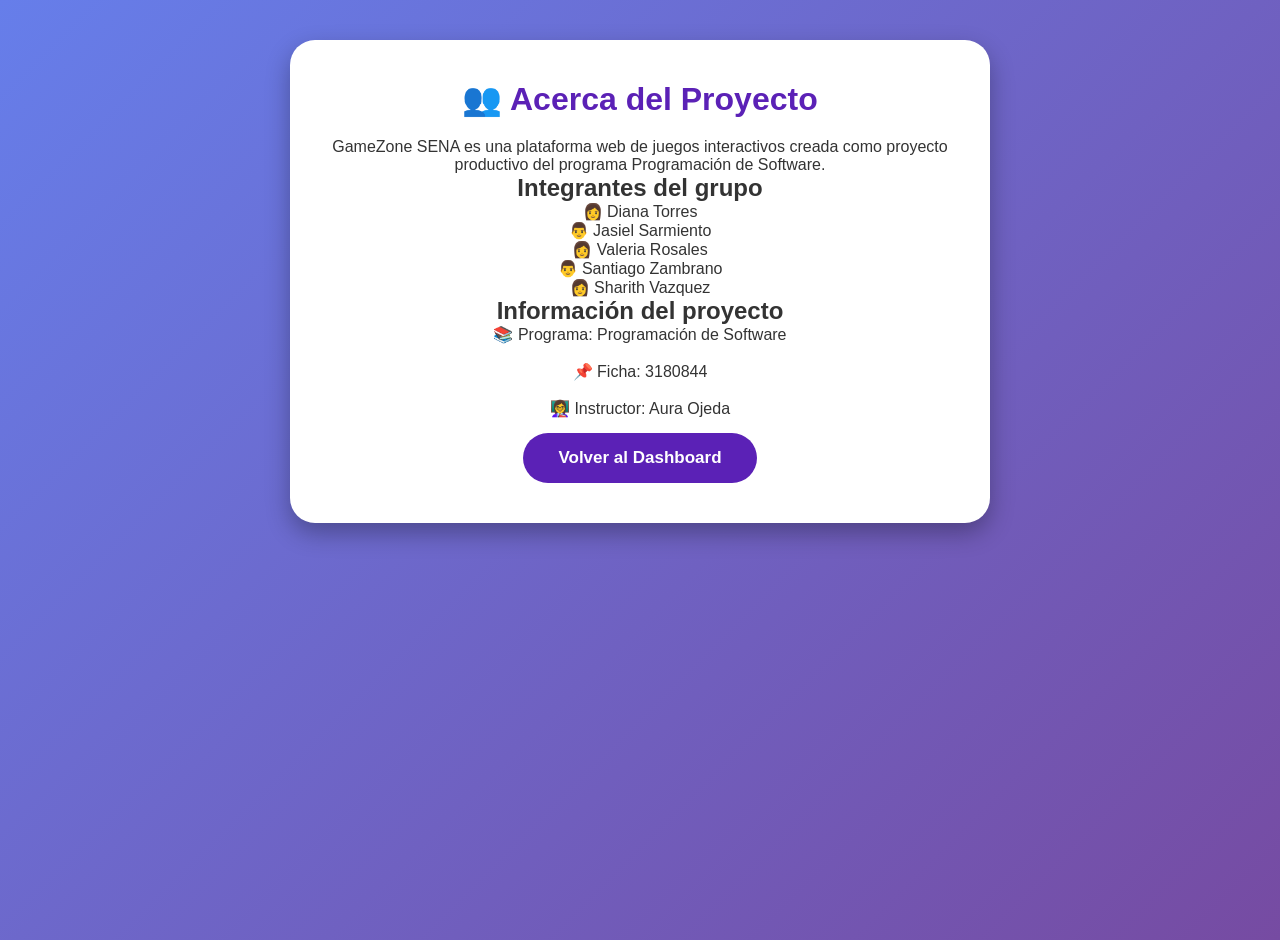
==== acerca.html @ 146c24ee "Add files via upload" ====
<!DOCTYPE html>
<html lang="es">

<head>

<meta charset="UTF-8">

<title>Acerca de - GameZone SENA</title>

<link rel="stylesheet" href="style.css">

</head>


<body>


<div class="juego-pagina">


<h1>
👥 Acerca del Proyecto
</h1>



<p>

GameZone SENA es una plataforma web de juegos
interactivos creada como proyecto productivo del
programa Programación de Software.

</p>




<h2>
Integrantes del grupo
</h2>



<p>

👩 Diana Torres<br>

👨 Jasiel Sarmiento<br>

👩 Valeria Rosales<br>

👨 Santiago Zambrano<br>

👩 Sharith Vazquez

</p>





<h2>
Información del proyecto
</h2>



<p>

📚 Programa:
Programación de Software

<br><br>

📌 Ficha:
3180844

<br><br>

👩‍🏫 Instructor:
Aura Ojeda

</p>





<a href="dashboard.html">

<button>

Volver al Dashboard

</button>

</a>



</div>



</body>

</html>
---- style.css ----
*{

margin:0;
padding:0;
box-sizing:border-box;
font-family:Arial, sans-serif;

}



body{

background:linear-gradient(135deg,#667eea,#764ba2);

min-height:100vh;

}





/* LOGIN */


.login{

background:white;

width:400px;

max-width:90%;

padding:40px;

border-radius:25px;

text-align:center;

margin:100px auto;

box-shadow:0 10px 25px rgba(0,0,0,.3);

}



.login h1{

color:#5b21b6;

font-size:35px;

margin-bottom:20px;

}



.login h2{

margin-bottom:15px;

color:#333;

}



.login p{

color:#555;

margin-bottom:20px;

}




.login input{

width:90%;

padding:15px;

margin:10px;

border-radius:10px;

border:1px solid #ccc;

font-size:16px;

}




button{

padding:15px 35px;

border:none;

border-radius:30px;

background:#5b21b6;

color:white;

font-size:17px;

font-weight:bold;

cursor:pointer;

margin-top:15px;

}



button:hover{

background:#7c3aed;

transform:scale(1.05);

}




#error{

color:red;

font-weight:bold;

margin-top:15px;

}






/* MENU GENERAL */


header{

padding:25px 60px;

}



nav{

display:flex;

justify-content:space-between;

align-items:center;

}



nav h2{

color:white;

font-size:28px;

}



nav ul{

display:flex;

gap:30px;

list-style:none;

}



nav ul li a{

color:white;

text-decoration:none;

font-weight:bold;

}



nav ul li a:hover{

color:#ffd700;

}





/* DASHBOARD */


.dashboard{

padding:40px;

text-align:center;

}



.dashboard h1{

color:white;

font-size:45px;

}



.dashboard p{

color:white;

font-size:20px;

}




.juegos{

display:grid;

grid-template-columns:repeat(3,1fr);

gap:30px;

margin-top:40px;

}



.juego{

background:white;

color:#333;

padding:30px;

border-radius:25px;

box-shadow:0 10px 20px rgba(0,0,0,.2);

}



.juego h2{

font-size:60px;

}



.juego h3{

color:#5b21b6;

margin:15px;

font-size:25px;

}





/* PAGINAS DE JUEGOS */


.juego-pagina{

background:white;

color:#333;

width:700px;

max-width:90%;

margin:40px auto;

padding:40px;

border-radius:25px;

text-align:center;

box-shadow:0 10px 25px rgba(0,0,0,.3);

}



.juego-pagina h1{

color:#5b21b6;

margin-bottom:20px;

}





/* TRES EN RAYA */


#tablero-raya{

display:grid;

grid-template-columns:repeat(3,120px);

gap:10px;

justify-content:center;

margin:30px;

}



.casilla{

height:120px;

width:120px;

background:white;

border:4px solid #5b21b6;

font-size:70px;

color:#5b21b6;

display:flex;

justify-content:center;

align-items:center;

cursor:pointer;

border-radius:15px;

}




/* MEMORIA */


#memoria{

display:grid;

grid-template-columns:repeat(4,90px);

gap:15px;

justify-content:center;

margin:30px;

}



.memoria-carta{

height:90px;

width:90px;

background:#5b21b6;

color:white;

font-size:40px;

display:flex;

justify-content:center;

align-items:center;

border-radius:15px;

cursor:pointer;

}





footer{

background:#111;

color:white;

text-align:center;

padding:20px;

margin-top:40px;

}




@media(max-width:900px){


.juegos{

grid-template-columns:1fr;

}



nav{

flex-direction:column;

gap:20px;

}


}
/* CARTAS DE MEMORIA */

#memoria{

display:grid;

grid-template-columns:repeat(4,90px);

gap:15px;

justify-content:center;

margin:30px;

}



.memoria-carta{

width:90px;

height:90px;

background:#5b21b6;

color:white;

font-size:35px;

display:flex;

align-items:center;

justify-content:center;

border-radius:15px;

cursor:pointer;

}



.memoria-carta:hover{

transform:scale(1.05);

}
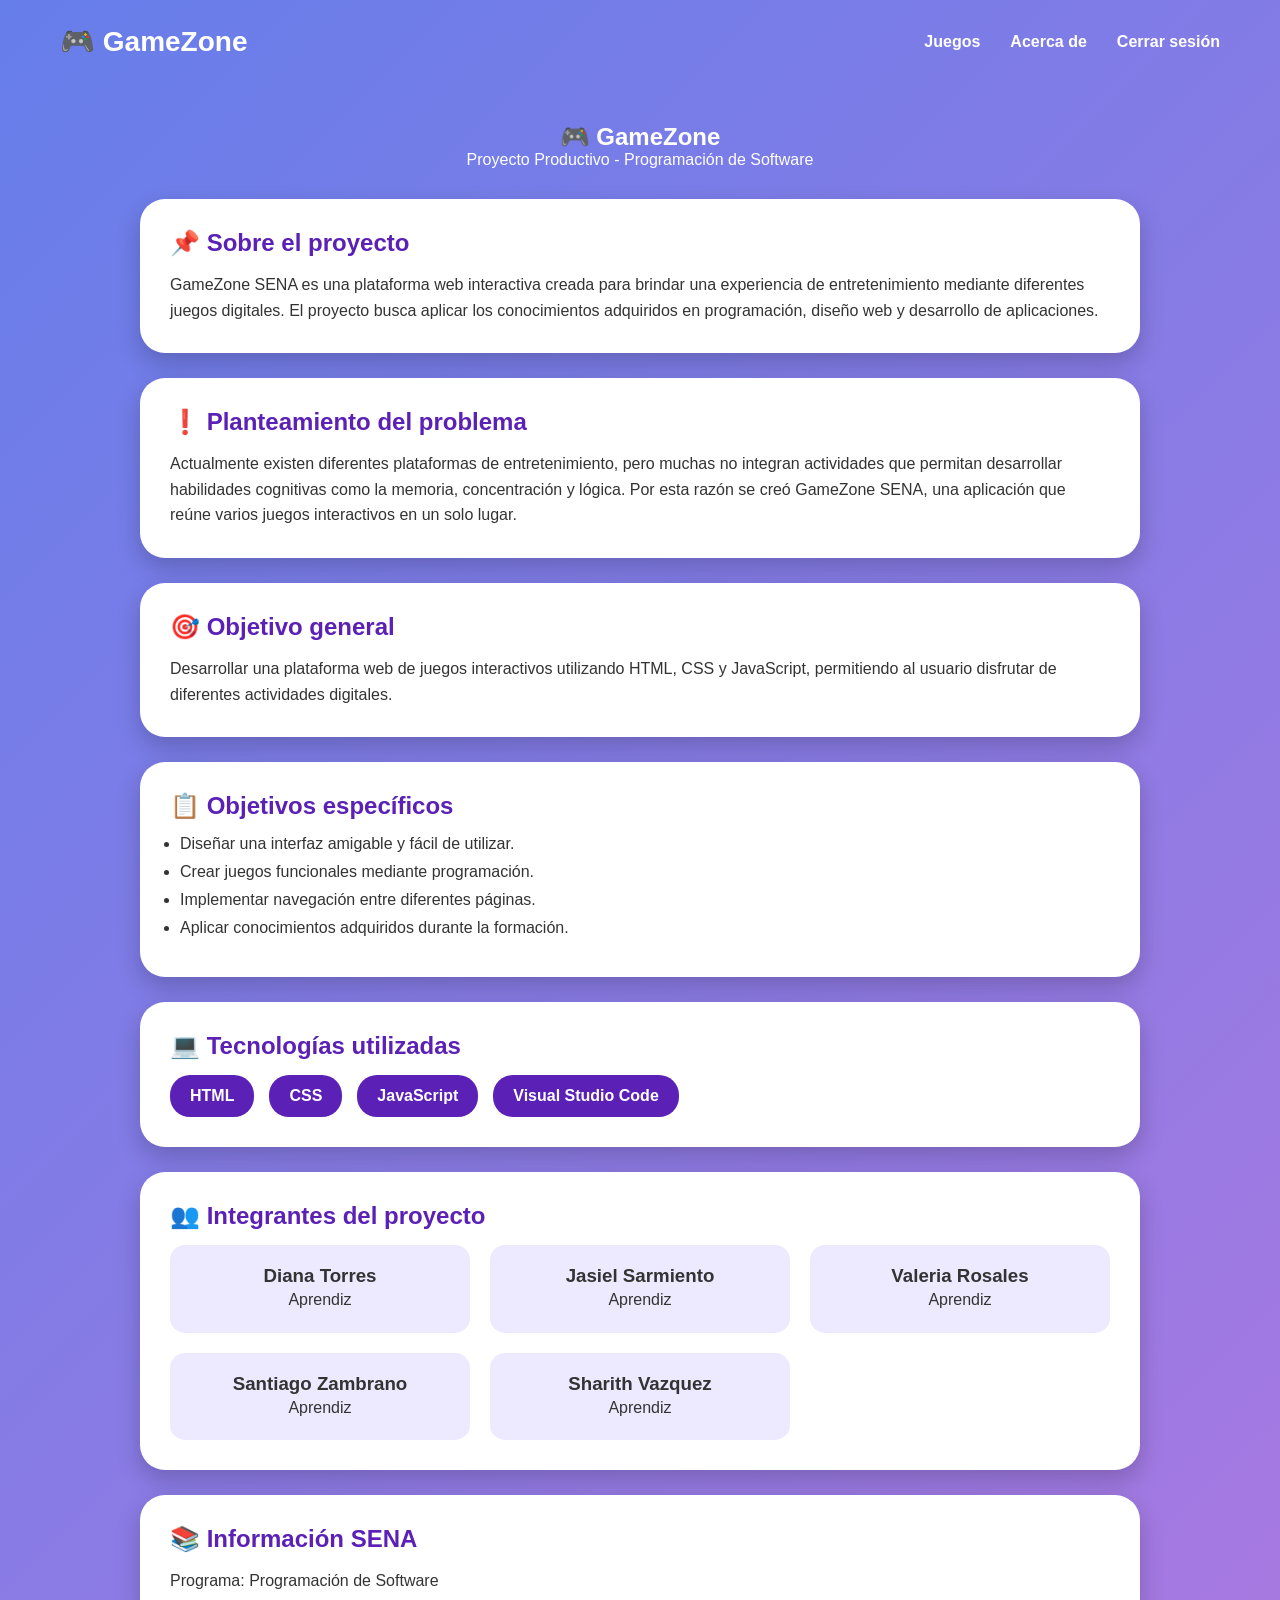
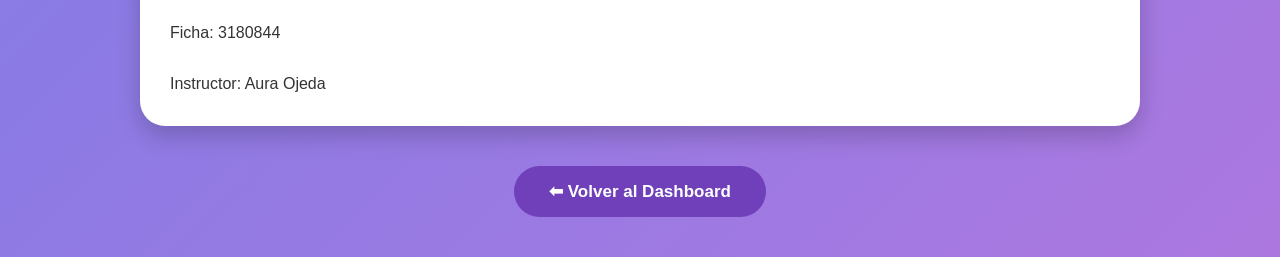
==== commit 4a7ab9d1: "Add files via upload" ====
--- a/acerca.html
+++ b/acerca.html
@@ -4,8 +4,9 @@
 <head>
 
 <meta charset="UTF-8">
-
-<title>Acerca de - GameZone SENA</title>
+<meta name="viewport" content="width=device-width, initial-scale=1.0">
+
+<title>Acerca de - GameZone </title>
 
 <link rel="stylesheet" href="style.css">
 
@@ -15,72 +16,272 @@
 <body>
 
 
-<div class="juego-pagina">
-
-
-<h1>
-👥 Acerca del Proyecto
-</h1>
-
-
-
-<p>
-
-GameZone SENA es una plataforma web de juegos
-interactivos creada como proyecto productivo del
-programa Programación de Software.
-
-</p>
-
-
-
-
-<h2>
-Integrantes del grupo
-</h2>
-
-
-
-<p>
-
-👩 Diana Torres<br>
-
-👨 Jasiel Sarmiento<br>
-
-👩 Valeria Rosales<br>
-
-👨 Santiago Zambrano<br>
-
-👩 Sharith Vazquez
-
-</p>
-
-
-
-
-
-<h2>
-Información del proyecto
-</h2>
-
-
-
-<p>
-
-📚 Programa:
-Programación de Software
+<header>
+
+<nav>
+
+<h2>🎮 GameZone </h2>
+
+
+<ul>
+
+<li>
+<a href="dashboard.html">Juegos</a>
+</li>
+
+<li>
+<a href="acerca.html">Acerca de</a>
+</li>
+
+<li>
+<a href="index.html">Cerrar sesión</a>
+</li>
+
+
+</ul>
+
+
+</nav>
+
+</header>
+
+
+
+
+
+<section class="acerca">
+
+
+<div class="titulo-acerca">
+
+<h1>🎮 GameZone </h1>
+
+<p>
+Proyecto Productivo - Programación de Software
+</p>
+
+</div>
+
+
+
+
+
+<div class="tarjeta">
+
+
+<h2>📌 Sobre el proyecto</h2>
+
+
+<p>
+
+GameZone SENA es una plataforma web interactiva creada para
+brindar una experiencia de entretenimiento mediante diferentes
+juegos digitales. El proyecto busca aplicar los conocimientos
+adquiridos en programación, diseño web y desarrollo de aplicaciones.
+
+</p>
+
+
+</div>
+
+
+
+
+
+
+
+<div class="tarjeta">
+
+
+<h2>❗ Planteamiento del problema</h2>
+
+
+<p>
+
+Actualmente existen diferentes plataformas de entretenimiento,
+pero muchas no integran actividades que permitan desarrollar
+habilidades cognitivas como la memoria, concentración y lógica.
+
+Por esta razón se creó GameZone SENA, una aplicación que reúne
+varios juegos interactivos en un solo lugar.
+
+</p>
+
+
+</div>
+
+
+
+
+
+
+
+<div class="tarjeta">
+
+
+<h2>🎯 Objetivo general</h2>
+
+
+<p>
+
+Desarrollar una plataforma web de juegos interactivos utilizando
+HTML, CSS y JavaScript, permitiendo al usuario disfrutar de
+diferentes actividades digitales.
+
+</p>
+
+
+</div>
+
+
+
+
+
+
+
+<div class="tarjeta">
+
+
+<h2>📋 Objetivos específicos</h2>
+
+
+<ul>
+
+<li>
+Diseñar una interfaz amigable y fácil de utilizar.
+</li>
+
+
+<li>
+Crear juegos funcionales mediante programación.
+</li>
+
+
+<li>
+Implementar navegación entre diferentes páginas.
+</li>
+
+
+<li>
+Aplicar conocimientos adquiridos durante la formación.
+</li>
+
+
+</ul>
+
+
+</div>
+
+
+
+
+
+
+
+<div class="tarjeta">
+
+
+<h2>💻 Tecnologías utilizadas</h2>
+
+
+<div class="tecnologias">
+
+
+<span>HTML</span>
+
+<span>CSS</span>
+
+<span>JavaScript</span>
+
+<span>Visual Studio Code</span>
+
+
+</div>
+
+
+</div>
+
+
+
+
+
+
+
+
+<div class="tarjeta">
+
+
+<h2>👥 Integrantes del proyecto</h2>
+
+
+
+<div class="integrantes">
+
+
+<div class="persona">
+<h3>Diana Torres</h3>
+<p>Aprendiz</p>
+</div>
+
+
+<div class="persona">
+<h3>Jasiel Sarmiento</h3>
+<p>Aprendiz</p>
+</div>
+
+
+<div class="persona">
+<h3>Valeria Rosales</h3>
+<p>Aprendiz</p>
+</div>
+
+
+<div class="persona">
+<h3>Santiago Zambrano</h3>
+<p>Aprendiz</p>
+</div>
+
+
+<div class="persona">
+<h3>Sharith Vazquez</h3>
+<p>Aprendiz</p>
+</div>
+
+
+</div>
+
+
+</div>
+
+
+
+
+
+
+
+<div class="tarjeta datos">
+
+
+<h2>📚 Información SENA</h2>
+
+
+<p>
+
+Programa: Programación de Software
 
 <br><br>
 
-📌 Ficha:
-3180844
+Ficha: 3180844
 
 <br><br>
 
-👩‍🏫 Instructor:
-Aura Ojeda
-
-</p>
+Instructor: Aura Ojeda
+
+</p>
+
+
+</div>
+
 
 
 
@@ -89,17 +290,15 @@
 <a href="dashboard.html">
 
 <button>
-
-Volver al Dashboard
-
+⬅ Volver al Dashboard
 </button>
 
 </a>
 
 
 
-</div>
-
+
+</section>
 
 
 </body>
--- a/style.css
+++ b/style.css
@@ -11,7 +11,7 @@
 
 body{
 
-background:linear-gradient(135deg,#667eea,#764ba2);
+background:linear-gradient(135deg,#667eea,#ac78e0);
 
 min-height:100vh;
 
@@ -48,477 +48,1086 @@
 
 .login h1{
 
+color:#7137ce;
+
+font-size:35px;
+
+margin-bottom:20px;
+
+}
+
+
+
+.login h2{
+
+margin-bottom:15px;
+
+color:#333;
+
+}
+
+
+
+.login p{
+
+color:#555;
+
+margin-bottom:20px;
+
+}
+
+
+
+
+.login input{
+
+width:90%;
+
+padding:15px;
+
+margin:10px;
+
+border-radius:10px;
+
+border:1px solid #ccc;
+
+font-size:16px;
+
+}
+
+
+
+
+button{
+
+padding:15px 35px;
+
+border:none;
+
+border-radius:30px;
+
+background:#6f40b9;
+
+color:white;
+
+font-size:17px;
+
+font-weight:bold;
+
+cursor:pointer;
+
+margin-top:15px;
+
+}
+
+
+
+button:hover{
+
+background:#7c3aed;
+
+transform:scale(1.05);
+
+}
+
+
+
+
+#error{
+
+color:red;
+
+font-weight:bold;
+
+margin-top:15px;
+
+}
+
+
+
+
+
+
+/* MENU GENERAL */
+
+
+header{
+
+padding:25px 60px;
+
+}
+
+
+
+nav{
+
+display:flex;
+
+justify-content:space-between;
+
+align-items:center;
+
+}
+
+
+
+nav h2{
+
+color:white;
+
+font-size:28px;
+
+}
+
+
+
+nav ul{
+
+display:flex;
+
+gap:30px;
+
+list-style:none;
+
+}
+
+
+
+nav ul li a{
+
+color:white;
+
+text-decoration:none;
+
+font-weight:bold;
+
+}
+
+
+
+nav ul li a:hover{
+
+color:#ffd700;
+
+}
+
+
+
+
+
+/* DASHBOARD */
+
+
+.dashboard{
+
+padding:40px;
+
+text-align:center;
+
+}
+
+
+
+.dashboard h1{
+
+color:white;
+
+font-size:45px;
+
+}
+
+
+
+.dashboard p{
+
+color:white;
+
+font-size:20px;
+
+}
+
+
+
+
+.juegos{
+
+display:grid;
+
+grid-template-columns:repeat(3,1fr);
+
+gap:30px;
+
+margin-top:40px;
+
+}
+
+
+
+.juego{
+
+background:white;
+
+color:#333;
+
+padding:30px;
+
+border-radius:25px;
+
+box-shadow:0 10px 20px rgba(0,0,0,.2);
+
+}
+
+
+
+.juego h2{
+
+font-size:60px;
+
+}
+
+
+
+.juego h3{
+
 color:#5b21b6;
 
+margin:15px;
+
+font-size:25px;
+
+}
+
+
+
+
+
+/* PAGINAS DE JUEGOS */
+
+
+.juego-pagina{
+
+background:white;
+
+color:#333;
+
+width:700px;
+
+max-width:90%;
+
+margin:40px auto;
+
+padding:40px;
+
+border-radius:25px;
+
+text-align:center;
+
+box-shadow:0 10px 25px rgba(0,0,0,.3);
+
+}
+
+
+
+.juego-pagina h1{
+
+color:#5b21b6;
+
+margin-bottom:20px;
+
+}
+
+
+
+
+
+/* TRES EN RAYA */
+
+
+#tablero-raya{
+
+display:grid;
+
+grid-template-columns:repeat(3,120px);
+
+gap:10px;
+
+justify-content:center;
+
+margin:30px;
+
+}
+
+
+
+.casilla{
+
+height:120px;
+
+width:120px;
+
+background:white;
+
+border:4px solid #5b21b6;
+
+font-size:70px;
+
+color:#5b21b6;
+
+display:flex;
+
+justify-content:center;
+
+align-items:center;
+
+cursor:pointer;
+
+border-radius:15px;
+
+}
+
+
+
+
+/* MEMORIA */
+
+
+#memoria{
+
+display:grid;
+
+grid-template-columns:repeat(4,90px);
+
+gap:15px;
+
+justify-content:center;
+
+margin:30px;
+
+}
+
+
+
+.memoria-carta{
+
+height:90px;
+
+width:90px;
+
+background:#5b21b6;
+
+color:white;
+
+font-size:40px;
+
+display:flex;
+
+justify-content:center;
+
+align-items:center;
+
+border-radius:15px;
+
+cursor:pointer;
+
+}
+
+
+
+
+
+footer{
+
+background:#111;
+
+color:white;
+
+text-align:center;
+
+padding:20px;
+
+margin-top:40px;
+
+}
+
+
+
+
+@media(max-width:900px){
+
+
+.juegos{
+
+grid-template-columns:1fr;
+
+}
+
+
+
+nav{
+
+flex-direction:column;
+
+gap:20px;
+
+}
+
+
+}
+/* CARTAS DE MEMORIA */
+
+#memoria{
+
+display:grid;
+
+grid-template-columns:repeat(4,90px);
+
+gap:15px;
+
+justify-content:center;
+
+margin:30px;
+
+}
+
+
+
+.memoria-carta{
+
+width:90px;
+
+height:90px;
+
+background:#5b21b6;
+
+color:white;
+
 font-size:35px;
 
-margin-bottom:20px;
-
-}
-
-
-
-.login h2{
-
-margin-bottom:15px;
-
-color:#333;
-
-}
-
-
-
-.login p{
-
-color:#555;
-
-margin-bottom:20px;
-
-}
-
-
-
-
-.login input{
-
-width:90%;
-
-padding:15px;
-
-margin:10px;
-
-border-radius:10px;
-
-border:1px solid #ccc;
-
-font-size:16px;
-
-}
-
-
-
-
-button{
-
-padding:15px 35px;
-
-border:none;
-
-border-radius:30px;
-
-background:#5b21b6;
-
-color:white;
-
-font-size:17px;
-
-font-weight:bold;
+display:flex;
+
+align-items:center;
+
+justify-content:center;
+
+border-radius:15px;
 
 cursor:pointer;
 
-margin-top:15px;
-
-}
-
-
-
-button:hover{
-
-background:#7c3aed;
+}
+
+
+
+.memoria-carta:hover{
 
 transform:scale(1.05);
 
 }
-
-
-
-
-#error{
-
-color:red;
-
-font-weight:bold;
-
-margin-top:15px;
-
-}
-
-
-
-
-
-
-/* MENU GENERAL */
-
-
-header{
-
-padding:25px 60px;
-
-}
-
-
-
-nav{
-
-display:flex;
-
-justify-content:space-between;
-
-align-items:center;
-
-}
-
-
-
-nav h2{
-
-color:white;
-
-font-size:28px;
-
-}
-
-
-
-nav ul{
-
-display:flex;
-
-gap:30px;
-
-list-style:none;
-
-}
-
-
-
-nav ul li a{
-
-color:white;
-
-text-decoration:none;
-
-font-weight:bold;
-
-}
-
-
-
-nav ul li a:hover{
-
-color:#ffd700;
-
-}
-
-
-
-
-
-/* DASHBOARD */
-
-
-.dashboard{
-
-padding:40px;
-
-text-align:center;
-
-}
-
-
-
-.dashboard h1{
-
-color:white;
-
-font-size:45px;
-
-}
-
-
-
-.dashboard p{
-
-color:white;
-
-font-size:20px;
-
-}
-
-
-
-
-.juegos{
-
-display:grid;
-
-grid-template-columns:repeat(3,1fr);
-
-gap:30px;
-
-margin-top:40px;
-
-}
-
-
-
-.juego{
-
-background:white;
-
-color:#333;
-
-padding:30px;
-
-border-radius:25px;
-
-box-shadow:0 10px 20px rgba(0,0,0,.2);
-
-}
-
-
-
-.juego h2{
-
-font-size:60px;
-
-}
-
-
-
-.juego h3{
-
-color:#5b21b6;
-
-margin:15px;
-
-font-size:25px;
-
-}
-
-
-
-
-
-/* PAGINAS DE JUEGOS */
-
-
-.juego-pagina{
-
-background:white;
-
-color:#333;
-
-width:700px;
-
-max-width:90%;
-
-margin:40px auto;
-
-padding:40px;
-
-border-radius:25px;
-
-text-align:center;
-
-box-shadow:0 10px 25px rgba(0,0,0,.3);
-
-}
-
-
-
-.juego-pagina h1{
-
-color:#5b21b6;
-
-margin-bottom:20px;
-
-}
-
-
-
-
-
-/* TRES EN RAYA */
-
-
-#tablero-raya{
-
-display:grid;
-
-grid-template-columns:repeat(3,120px);
-
-gap:10px;
-
-justify-content:center;
-
-margin:30px;
-
-}
-
-
-
-.casilla{
-
-height:120px;
-
-width:120px;
-
-background:white;
-
-border:4px solid #5b21b6;
-
-font-size:70px;
-
-color:#5b21b6;
-
-display:flex;
-
-justify-content:center;
-
-align-items:center;
-
-cursor:pointer;
-
-border-radius:15px;
-
-}
-
-
-
-
-/* MEMORIA */
-
-
-#memoria{
-
-display:grid;
-
-grid-template-columns:repeat(4,90px);
-
-gap:15px;
-
-justify-content:center;
-
-margin:30px;
-
-}
-
-
-
-.memoria-carta{
-
-height:90px;
-
-width:90px;
-
-background:#5b21b6;
-
-color:white;
-
-font-size:40px;
-
-display:flex;
-
-justify-content:center;
-
-align-items:center;
-
-border-radius:15px;
-
-cursor:pointer;
-
-}
-
-
-
-
-
-footer{
-
-background:#111;
-
-color:white;
-
-text-align:center;
-
-padding:20px;
-
-margin-top:40px;
-
-}
-
-
-
-
-@media(max-width:900px){
-
-
-.juegos{
-
-grid-template-columns:1fr;
-
-}
-
-
-
-nav{
-
-flex-direction:column;
-
-gap:20px;
-
-}
-
-
-}
-/* CARTAS DE MEMORIA */
-
-#memoria{
-
-display:grid;
-
-grid-template-columns:repeat(4,90px);
-
-gap:15px;
-
-justify-content:center;
-
-margin:30px;
-
-}
-
-
-
-.memoria-carta{
-
-width:90px;
-
-height:90px;
-
-background:#5b21b6;
-
-color:white;
-
-font-size:35px;
-
-display:flex;
-
-align-items:center;
-
-justify-content:center;
-
-border-radius:15px;
-
-cursor:pointer;
-
-}
-
-
-
-.memoria-carta:hover{
-
-transform:scale(1.05);
+/* ACERCA DE */
+
+.acerca{
+
+    width:90%;
+    
+    max-width:1000px;
+    
+    margin:40px auto;
+    
+    text-align:center;
+    
+    }
+    
+    
+    .titulo-acerca{
+    
+    color:white;
+    
+    margin-bottom:30px;
+    
+    }
+    
+    
+    .tarjeta{
+    
+    background:white;
+    
+    padding:30px;
+    
+    margin:25px 0;
+    
+    border-radius:25px;
+    
+    box-shadow:0 10px 25px rgba(0,0,0,.2);
+    
+    color:#333;
+    
+    text-align:left;
+    
+    }
+    
+    
+    
+    .tarjeta h2{
+    
+    color:#5b21b6;
+    
+    margin-bottom:15px;
+    
+    }
+    
+    
+    
+    .tarjeta p{
+    
+    line-height:1.6;
+    
+    }
+    
+    
+    
+    .tarjeta li{
+    
+    margin:10px;
+    
+    }
+    
+    
+    
+    
+    .tecnologias{
+    
+    display:flex;
+    
+    gap:15px;
+    
+    flex-wrap:wrap;
+    
+    }
+    
+    
+    
+    .tecnologias span{
+    
+    background:#5b21b6;
+    
+    color:white;
+    
+    padding:12px 20px;
+    
+    border-radius:20px;
+    
+    font-weight:bold;
+    
+    }
+    
+    
+    
+    
+    .integrantes{
+    
+    display:grid;
+    
+    grid-template-columns:repeat(3,1fr);
+    
+    gap:20px;
+    
+    }
+    
+    
+    
+    .persona{
+    
+    background:#ede9fe;
+    
+    padding:20px;
+    
+    border-radius:15px;
+    
+    text-align:center;
+    
+    }
+    
+    
+    
+    
+    @media(max-width:800px){
+    
+    .integrantes{
+    
+    grid-template-columns:1fr;
+    
+    }
+    
+    }
+
+    /* =====================================================
+   🎯 AHORCADO - MUÑECO BONITO
+   Agregar al FINAL de tu style.css
+   ===================================================== */
+
+/* CONTENEDOR DEL MUÑECO */
+.personaje {
+    position: relative;
+    width: 210px;
+    height: 350px;
+    margin: auto;
+}
+
+
+/* TODAS LAS PARTES COMIENZAN OCULTAS */
+.personaje .parte {
+    opacity: 0;
+    visibility: hidden;
+    transition: opacity 0.4s ease, transform 0.4s ease;
+}
+
+
+/* =====================================================
+   👧 CABEZA
+   ===================================================== */
+
+.personaje .cabeza {
+    position: absolute;
+
+    width: 105px;
+    height: 105px;
+
+    top: 20px;
+    left: 52px;
+
+    background: #ffd6b3;
+
+    border: 4px solid #7c3aed;
+
+    border-radius: 50%;
+
+    z-index: 5;
+
+    box-shadow: 0 8px 15px rgba(0,0,0,0.15);
+
+}
+
+
+/* CABELLO */
+
+.personaje .cabello {
+    position: absolute;
+
+    width: 115px;
+    height: 65px;
+
+    top: 15px;
+    left: 47px;
+
+    background: #4c1d95;
+
+    border-radius: 60px 60px 25px 25px;
+
+    z-index: 6;
+}
+
+
+/* MECHONES */
+
+.personaje .cabello::before {
+    content: "";
+
+    position: absolute;
+
+    width: 35px;
+    height: 65px;
+
+    left: -15px;
+    top: 25px;
+
+    background: #4c1d95;
+
+    border-radius: 50%;
+}
+
+
+.personaje .cabello::after {
+    content: "";
+
+    position: absolute;
+
+    width: 35px;
+    height: 65px;
+
+    right: -15px;
+    top: 25px;
+
+    background: #4c1d95;
+
+    border-radius: 50%;
+}
+
+
+/* =====================================================
+   👀 OJOS
+   ===================================================== */
+
+.personaje .ojo {
+    position: absolute;
+
+    width: 9px;
+    height: 13px;
+
+    top: 48px;
+
+    background: #312e81;
+
+    border-radius: 50%;
+}
+
+
+.personaje .ojo-izquierdo {
+    left: 27px;
+}
+
+
+.personaje .ojo-derecho {
+    right: 27px;
+}
+
+
+/* BOCA */
+
+.personaje .boca {
+    position: absolute;
+
+    width: 25px;
+    height: 12px;
+
+    left: 36px;
+    bottom: 25px;
+
+    border-bottom: 4px solid #be185d;
+
+    border-radius: 50%;
+}
+
+
+/* =====================================================
+   👕 CUERPO
+   ===================================================== */
+
+.personaje .cuerpo {
+    position: absolute;
+
+    width: 100px;
+    height: 120px;
+
+    top: 120px;
+    left: 55px;
+
+    background: linear-gradient(
+        135deg,
+        #a78bfa,
+        #6d28d9
+    );
+
+    border: 4px solid #5b21b6;
+
+    border-radius: 35px 35px 20px 20px;
+
+    z-index: 3;
+
+    box-shadow: 0 8px 15px rgba(0,0,0,0.12);
+}
+
+
+/* =====================================================
+   🫱 BRAZOS
+   ===================================================== */
+
+.personaje .brazo {
+    position: absolute;
+
+    width: 25px;
+    height: 100px;
+
+    top: 130px;
+
+    background: #ffd6b3;
+
+    border: 3px solid #7c3aed;
+
+    border-radius: 20px;
+
+    z-index: 2;
+}
+
+
+.personaje .brazo-izquierdo {
+    left: 35px;
+    transform: rotate(25deg);
+}
+
+
+.personaje .brazo-derecho {
+    right: 35px;
+    transform: rotate(-25deg);
+}
+
+
+/* =====================================================
+   🦵 PIERNAS
+   ===================================================== */
+
+.personaje .pierna {
+    position: absolute;
+
+    width: 28px;
+    height: 100px;
+
+    top: 225px;
+
+    background: #3730a3;
+
+    border: 3px solid #312e81;
+
+    border-radius: 20px;
+
+    z-index: 1;
+}
+
+
+.personaje .pierna-izquierda {
+    left: 70px;
+    transform: rotate(7deg);
+}
+
+
+.personaje .pierna-derecha {
+    right: 70px;
+    transform: rotate(-7deg);
+}
+
+
+/* =====================================================
+   👟 ZAPATOS
+   ===================================================== */
+
+.personaje .zapato {
+    position: absolute;
+
+    width: 50px;
+    height: 25px;
+
+    top: 310px;
+
+    background: #312e81;
+
+    border-radius: 25px;
+
+    z-index: 4;
+}
+
+
+.personaje .zapato-izquierdo {
+    left: 45px;
+}
+
+
+.personaje .zapato-derecho {
+    right: 45px;
+}
+
+
+/* =====================================================
+   ❌ ERROR 1
+   CABEZA
+   ===================================================== */
+
+.personaje.error1 .cabeza,
+.personaje.error1 .cabello {
+
+    opacity: 1;
+
+    visibility: visible;
+
+    animation: aparecerMuneco 0.5s ease;
+}
+
+
+/* =====================================================
+   ❌ ERROR 2
+   CUERPO
+   ===================================================== */
+
+.personaje.error2 .cabeza,
+.personaje.error2 .cabello,
+.personaje.error2 .cuerpo {
+
+    opacity: 1;
+
+    visibility: visible;
+}
+
+
+/* =====================================================
+   ❌ ERROR 3
+   BRAZO IZQUIERDO
+   ===================================================== */
+
+.personaje.error3 .cabeza,
+.personaje.error3 .cabello,
+.personaje.error3 .cuerpo,
+.personaje.error3 .brazo-izquierdo {
+
+    opacity: 1;
+
+    visibility: visible;
+}
+
+
+/* =====================================================
+   ❌ ERROR 4
+   BRAZO DERECHO
+   ===================================================== */
+
+.personaje.error4 .cabeza,
+.personaje.error4 .cabello,
+.personaje.error4 .cuerpo,
+.personaje.error4 .brazo-izquierdo,
+.personaje.error4 .brazo-derecho {
+
+    opacity: 1;
+
+    visibility: visible;
+}
+
+
+/* =====================================================
+   ❌ ERROR 5
+   PIERNA IZQUIERDA
+   ===================================================== */
+
+.personaje.error5 .cabeza,
+.personaje.error5 .cabello,
+.personaje.error5 .cuerpo,
+.personaje.error5 .brazo-izquierdo,
+.personaje.error5 .brazo-derecho,
+.personaje.error5 .pierna-izquierda {
+
+    opacity: 1;
+
+    visibility: visible;
+}
+
+
+/* =====================================================
+   ❌ ERROR 6
+   MUÑECO COMPLETO
+   ===================================================== */
+
+.personaje.error6 .cabeza,
+.personaje.error6 .cabello,
+.personaje.error6 .cuerpo,
+.personaje.error6 .brazo-izquierdo,
+.personaje.error6 .brazo-derecho,
+.personaje.error6 .pierna-izquierda,
+.personaje.error6 .pierna-derecha,
+.personaje.error6 .zapato-izquierdo,
+.personaje.error6 .zapato-derecho {
+
+    opacity: 1;
+
+    visibility: visible;
+}
+
+
+/* =====================================================
+   ✨ ANIMACIÓN CUANDO APARECE CADA PARTE
+   ===================================================== */
+
+@keyframes aparecerMuneco {
+
+    0% {
+        opacity: 0;
+        transform: scale(0.3) rotate(-10deg);
+    }
+
+    70% {
+        transform: scale(1.1) rotate(5deg);
+    }
+
+    100% {
+        opacity: 1;
+        transform: scale(1) rotate(0);
+    }
+
+}
+
+
+/* =====================================================
+   🎉 ANIMACIÓN AL GANAR
+   ===================================================== */
+
+.personaje.ganador {
+
+    animation: saltito 0.6s infinite alternate;
+
+}
+
+
+@keyframes saltito {
+
+    from {
+        transform: translateY(0) rotate(-2deg);
+    }
+
+    to {
+        transform: translateY(-15px) rotate(2deg);
+    }
+
+}
+
+
+/* =====================================================
+   😢 ANIMACIÓN AL PERDER
+   ===================================================== */
+
+.personaje.perdedor {
+
+    animation: triste 0.5s ease;
+
+}
+
+
+@keyframes triste {
+
+    0% {
+        transform: rotate(0);
+    }
+
+    25% {
+        transform: rotate(-8deg);
+    }
+
+    50% {
+        transform: rotate(8deg);
+    }
+
+    75% {
+        transform: rotate(-8deg);
+    }
+
+    100% {
+        transform: rotate(0);
+    }
+
+}
+
+
+/* =====================================================
+   📱 CELULAR
+   ===================================================== */
+
+@media (max-width: 600px) {
+
+    .personaje {
+        transform: scale(0.8);
+    }
 
 }
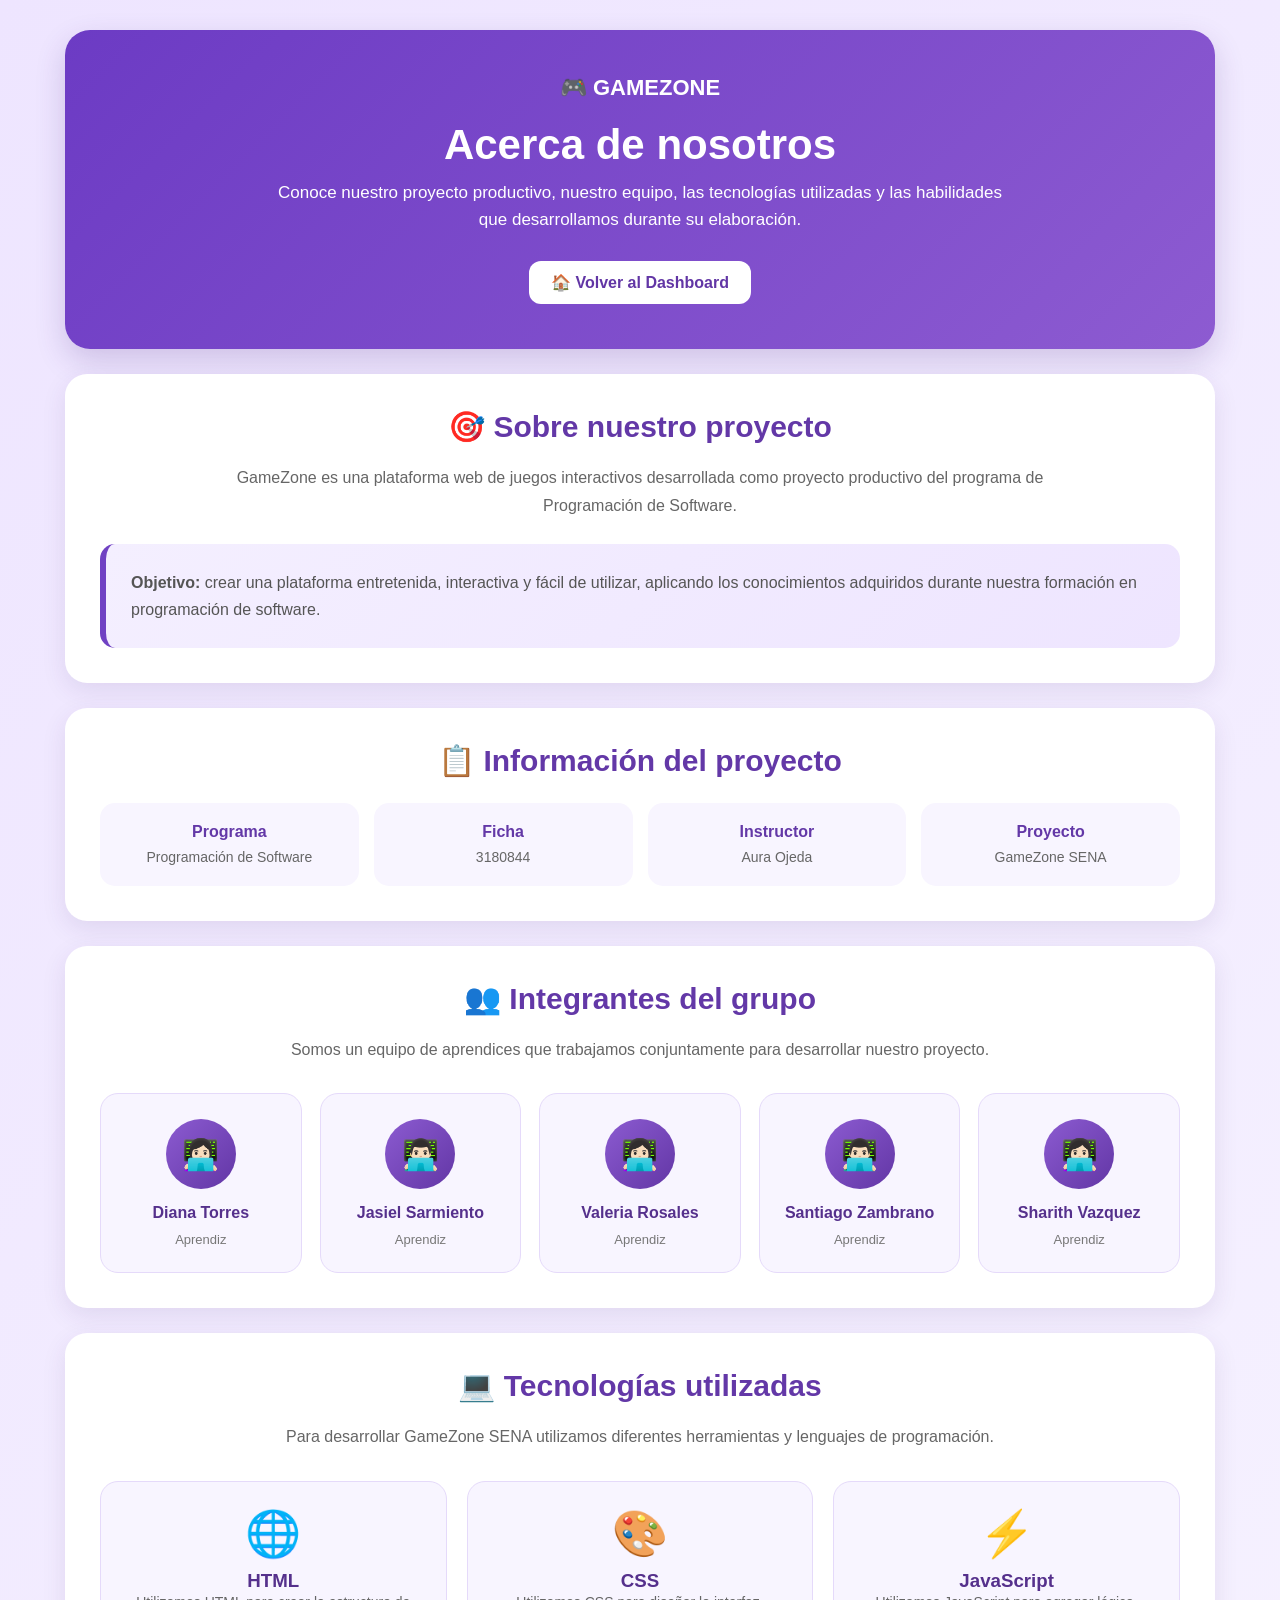
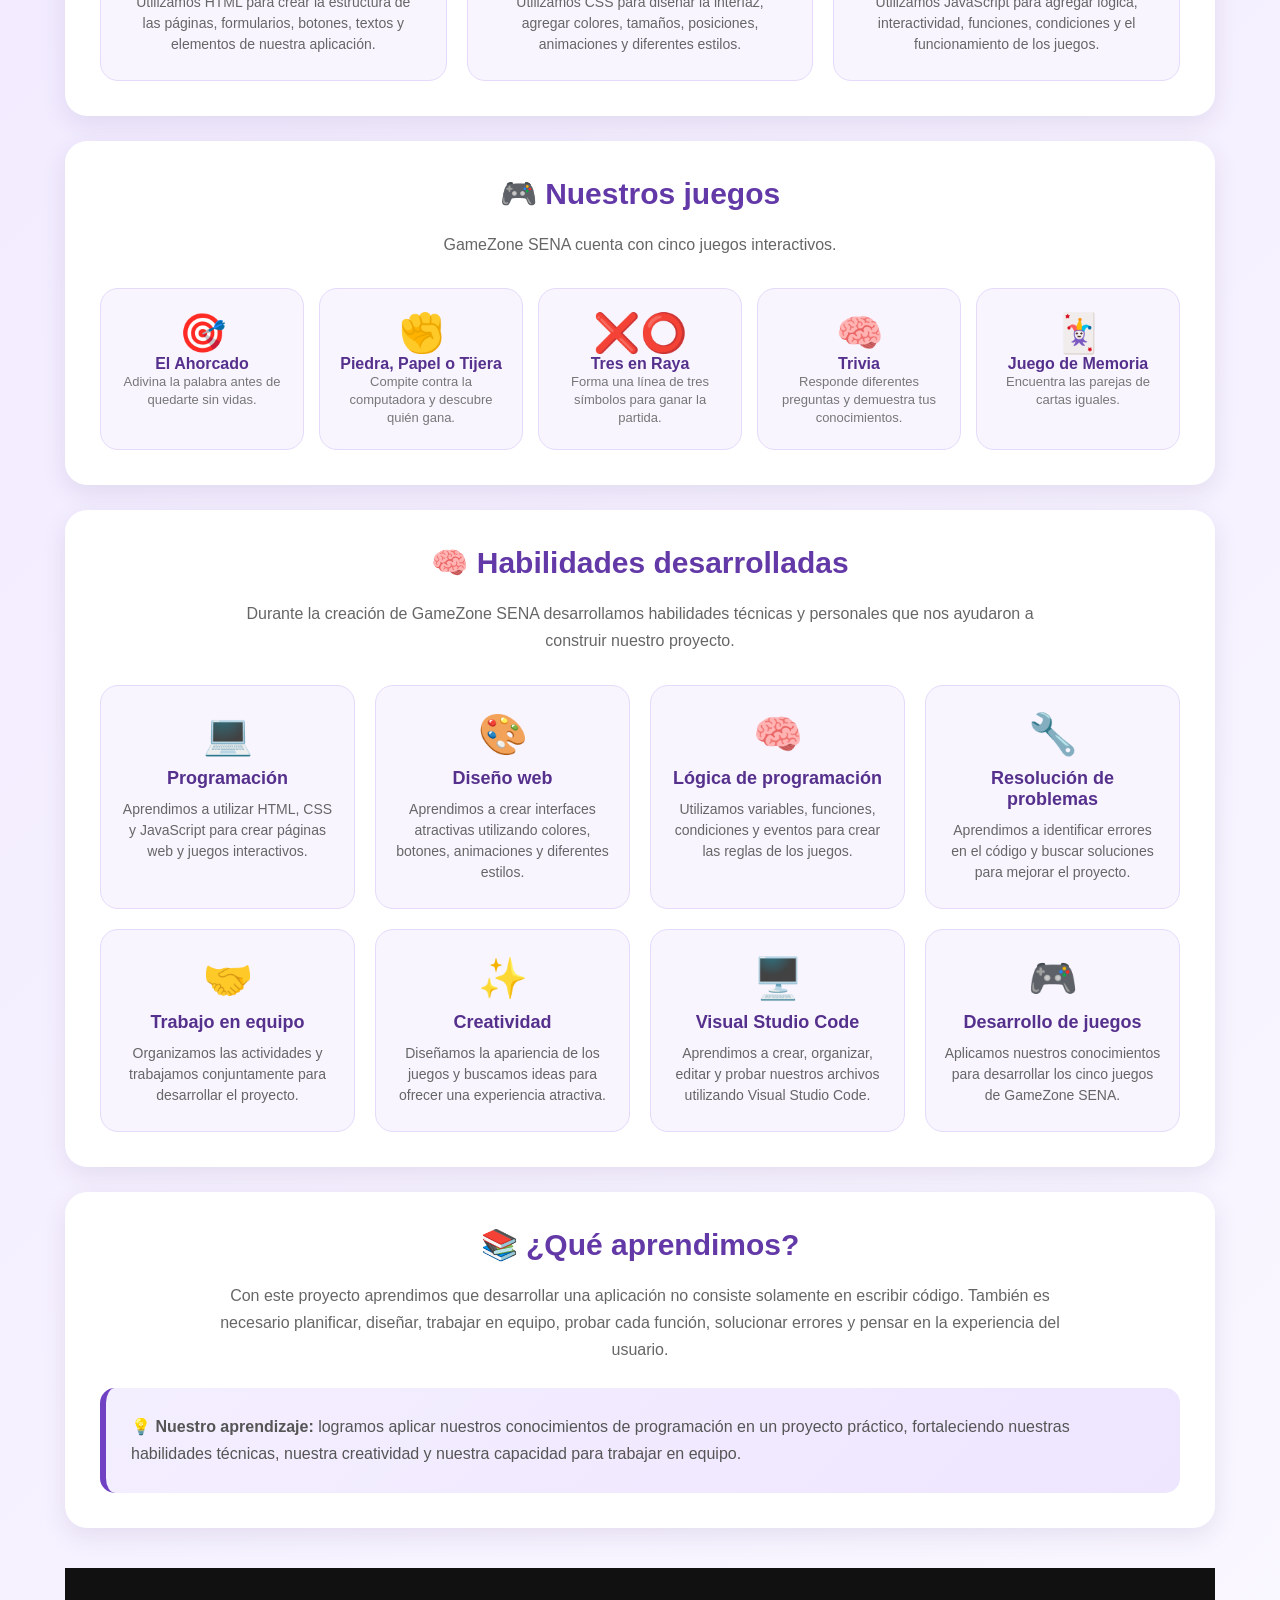
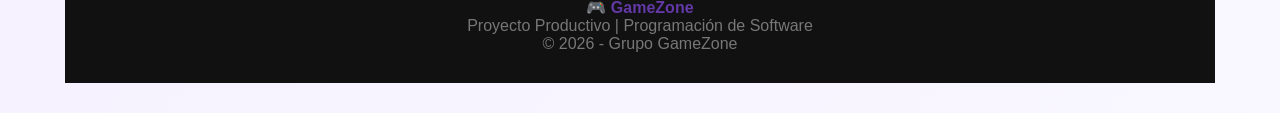
==== commit 698c4bad: "Add files via upload" ====
--- a/acerca.html
+++ b/acerca.html
@@ -1,306 +1,1034 @@
 <!DOCTYPE html>
 <html lang="es">
-
 <head>
-
-<meta charset="UTF-8">
-<meta name="viewport" content="width=device-width, initial-scale=1.0">
-
-<title>Acerca de - GameZone </title>
-
-<link rel="stylesheet" href="style.css">
-
+    <meta charset="UTF-8">
+    <meta name="viewport" content="width=device-width, initial-scale=1.0">
+
+    <title>Acerca de - GameZone </title>
+
+    <link rel="stylesheet" href="style.css">
+
+    <style>
+
+        /* =========================================
+           PÁGINA ACERCA DE - GAMEZONE 
+        ========================================= */
+
+        * {
+            box-sizing: border-box;
+        }
+
+        body {
+            margin: 0;
+            font-family: Arial, Helvetica, sans-serif;
+            background: linear-gradient(135deg, #eee5ff, #f9f7ff);
+            color: #29213d;
+        }
+
+        .acerca-container {
+            width: 92%;
+            max-width: 1150px;
+            margin: 30px auto;
+        }
+
+        /* =========================================
+           ENCABEZADO
+        ========================================= */
+
+        .acerca-header {
+            background: linear-gradient(135deg, #6c3bc4, #8d5bd1);
+            color: white;
+            padding: 45px 25px;
+            border-radius: 25px;
+            text-align: center;
+            box-shadow: 0 12px 30px rgba(75, 40, 130, .20);
+        }
+
+        .acerca-header .logo {
+            font-size: 22px;
+            font-weight: bold;
+            margin-bottom: 20px;
+        }
+
+        .acerca-header h1 {
+            font-size: 42px;
+            margin: 10px 0;
+        }
+
+        .acerca-header p {
+            font-size: 17px;
+            margin: 8px auto;
+            max-width: 750px;
+            line-height: 1.6;
+        }
+
+        /* =========================================
+           BOTÓN VOLVER
+        ========================================= */
+
+        .volver {
+            display: inline-block;
+            margin-top: 20px;
+            padding: 12px 22px;
+            background: white;
+            color: #6236a5;
+            text-decoration: none;
+            border-radius: 12px;
+            font-weight: bold;
+            transition: .3s;
+        }
+
+        .volver:hover {
+            transform: translateY(-3px);
+            box-shadow: 0 8px 15px rgba(0,0,0,.15);
+        }
+
+        /* =========================================
+           SECCIONES
+        ========================================= */
+
+        .seccion {
+            background: white;
+            margin-top: 25px;
+            padding: 35px;
+            border-radius: 22px;
+            box-shadow: 0 8px 25px rgba(70, 40, 110, .10);
+        }
+
+        .seccion h2 {
+            text-align: center;
+            color: #6338a7;
+            font-size: 30px;
+            margin-top: 0;
+            margin-bottom: 20px;
+        }
+
+        .seccion > p {
+            max-width: 850px;
+            margin: auto;
+            text-align: center;
+            line-height: 1.7;
+            color: #666;
+        }
+
+        /* =========================================
+           INTEGRANTES
+        ========================================= */
+
+        .integrantes {
+            display: grid;
+            grid-template-columns: repeat(5, 1fr);
+            gap: 18px;
+            margin-top: 30px;
+        }
+
+        .integrante {
+            background: #f8f5ff;
+            border: 1px solid #e5dafa;
+            border-radius: 18px;
+            padding: 25px 12px;
+            text-align: center;
+            transition: .3s;
+        }
+
+        .integrante:hover {
+            transform: translateY(-7px);
+            box-shadow: 0 10px 20px rgba(108,59,196,.15);
+        }
+
+        .integrante .avatar {
+            width: 70px;
+            height: 70px;
+            margin: auto auto 15px;
+            border-radius: 50%;
+            background: linear-gradient(135deg, #8c5bd1, #6236a5);
+            color: white;
+            display: flex;
+            align-items: center;
+            justify-content: center;
+            font-size: 30px;
+        }
+
+        .integrante h3 {
+            color: #55308c;
+            font-size: 16px;
+            margin: 10px 0;
+        }
+
+        .integrante p {
+            color: #777;
+            font-size: 13px;
+            margin: 0;
+        }
+
+        /* =========================================
+           TECNOLOGÍAS
+        ========================================= */
+
+        .tecnologias {
+            display: grid;
+            grid-template-columns: repeat(3, 1fr);
+            gap: 20px;
+            margin-top: 30px;
+        }
+
+        .tecnologia {
+            padding: 25px;
+            border-radius: 18px;
+            background: #f8f5ff;
+            text-align: center;
+            border: 1px solid #e5dafa;
+            transition: .3s;
+        }
+
+        .tecnologia:hover {
+            transform: translateY(-5px);
+        }
+
+        .tecnologia .icono {
+            font-size: 45px;
+            margin-bottom: 10px;
+        }
+
+        .tecnologia h3 {
+            color: #55308c;
+        }
+
+        .tecnologia p {
+            color: #666;
+            line-height: 1.5;
+            font-size: 14px;
+        }
+
+        /* =========================================
+           JUEGOS
+        ========================================= */
+
+        .juegos {
+            display: grid;
+            grid-template-columns: repeat(5, 1fr);
+            gap: 15px;
+            margin-top: 30px;
+        }
+
+        .juego-card {
+            background: #f8f5ff;
+            padding: 22px 12px;
+            text-align: center;
+            border-radius: 18px;
+            border: 1px solid #e5dafa;
+            transition: .3s;
+        }
+
+        .juego-card:hover {
+            transform: translateY(-6px);
+            background: #f1eaff;
+        }
+
+        .juego-card .emoji {
+            font-size: 38px;
+        }
+
+        .juego-card h3 {
+            color: #55308c;
+            font-size: 16px;
+        }
+
+        .juego-card p {
+            color: #777;
+            font-size: 13px;
+            line-height: 1.4;
+        }
+
+        /* =========================================
+           HABILIDADES
+        ========================================= */
+
+        .habilidades {
+            display: grid;
+            grid-template-columns: repeat(4, 1fr);
+            gap: 20px;
+            margin-top: 30px;
+        }
+
+        .habilidad {
+            background: #f8f5ff;
+            padding: 25px 18px;
+            border-radius: 18px;
+            border: 1px solid #e5dafa;
+            text-align: center;
+            transition: .3s;
+        }
+
+        .habilidad:hover {
+            transform: translateY(-7px);
+            box-shadow: 0 10px 20px rgba(108,59,196,.15);
+        }
+
+        .habilidad .icono {
+            font-size: 40px;
+            margin-bottom: 10px;
+        }
+
+        .habilidad h3 {
+            color: #55308c;
+            font-size: 18px;
+            margin-bottom: 10px;
+        }
+
+        .habilidad p {
+            color: #666;
+            line-height: 1.5;
+            font-size: 14px;
+        }
+
+        /* =========================================
+           OBJETIVO
+        ========================================= */
+
+        .objetivo-box {
+            background: linear-gradient(
+                135deg,
+                #f4efff,
+                #eee5ff
+            );
+
+            border-left: 6px solid #7042c3;
+
+            padding: 25px;
+
+            border-radius: 15px;
+
+            margin-top: 25px;
+        }
+
+        .objetivo-box p {
+            color: #555;
+            line-height: 1.7;
+            margin: 0;
+        }
+
+        /* =========================================
+           INFORMACIÓN DEL PROYECTO
+        ========================================= */
+
+        .datos-proyecto {
+            display: grid;
+            grid-template-columns: repeat(4, 1fr);
+            gap: 15px;
+            margin-top: 25px;
+        }
+
+        .dato {
+            text-align: center;
+            padding: 20px;
+            background: #f8f5ff;
+            border-radius: 15px;
+        }
+
+        .dato strong {
+            display: block;
+            color: #6338a7;
+            margin-bottom: 7px;
+        }
+
+        .dato span {
+            color: #666;
+            font-size: 14px;
+        }
+
+        /* =========================================
+           PIE DE PÁGINA
+        ========================================= */
+
+        .footer-acerca {
+            text-align: center;
+            padding: 30px 15px;
+            color: #777;
+        }
+
+        .footer-acerca strong {
+            color: #6338a7;
+        }
+
+        /* =========================================
+           RESPONSIVE
+        ========================================= */
+
+        @media (max-width: 1000px) {
+
+            .integrantes {
+                grid-template-columns: repeat(3, 1fr);
+            }
+
+            .juegos {
+                grid-template-columns: repeat(3, 1fr);
+            }
+
+            .habilidades {
+                grid-template-columns: repeat(2, 1fr);
+            }
+
+        }
+
+        @media (max-width: 700px) {
+
+            .acerca-header h1 {
+                font-size: 32px;
+            }
+
+            .integrantes {
+                grid-template-columns: repeat(2, 1fr);
+            }
+
+            .tecnologias {
+                grid-template-columns: 1fr;
+            }
+
+            .juegos {
+                grid-template-columns: repeat(2, 1fr);
+            }
+
+            .datos-proyecto {
+                grid-template-columns: repeat(2, 1fr);
+            }
+
+        }
+
+        @media (max-width: 450px) {
+
+            .acerca-container {
+                width: 95%;
+            }
+
+            .seccion {
+                padding: 22px 15px;
+            }
+
+            .integrantes,
+            .habilidades,
+            .juegos,
+            .datos-proyecto {
+                grid-template-columns: 1fr;
+            }
+
+        }
+
+    </style>
 </head>
 
-
 <body>
 
-
-<header>
-
-<nav>
-
-<h2>🎮 GameZone </h2>
-
-
-<ul>
-
-<li>
-<a href="dashboard.html">Juegos</a>
-</li>
-
-<li>
-<a href="acerca.html">Acerca de</a>
-</li>
-
-<li>
-<a href="index.html">Cerrar sesión</a>
-</li>
-
-
-</ul>
-
-
-</nav>
-
-</header>
-
-
-
-
-
-<section class="acerca">
-
-
-<div class="titulo-acerca">
-
-<h1>🎮 GameZone </h1>
-
-<p>
-Proyecto Productivo - Programación de Software
-</p>
+<div class="acerca-container">
+
+    <!-- =========================================
+         ENCABEZADO
+    ========================================== -->
+
+    <header class="acerca-header">
+
+        <div class="logo">
+            🎮 GAMEZONE 
+        </div>
+
+        <h1>Acerca de nosotros</h1>
+
+        <p>
+            Conoce nuestro proyecto productivo,
+            nuestro equipo, las tecnologías utilizadas
+            y las habilidades que desarrollamos durante
+            su elaboración.
+        </p>
+
+        <a
+            href="dashboard.html"
+            class="volver">
+            🏠 Volver al Dashboard
+        </a>
+
+    </header>
+
+
+    <!-- =========================================
+         SOBRE EL PROYECTO
+    ========================================== -->
+
+    <section class="seccion">
+
+        <h2>🎯 Sobre nuestro proyecto</h2>
+
+        <p>
+            GameZone  es una plataforma web de juegos
+            interactivos desarrollada como proyecto productivo
+            del programa de Programación de Software.
+        </p>
+
+        <div class="objetivo-box">
+
+            <p>
+                <strong>Objetivo:</strong>
+                crear una plataforma entretenida, interactiva
+                y fácil de utilizar, aplicando los conocimientos
+                adquiridos durante nuestra formación en
+                programación de software.
+            </p>
+
+        </div>
+
+    </section>
+
+
+    <!-- =========================================
+         INFORMACIÓN DEL PROYECTO
+    ========================================== -->
+
+    <section class="seccion">
+
+        <h2>📋 Información del proyecto</h2>
+
+        <div class="datos-proyecto">
+
+            <div class="dato">
+                <strong>Programa</strong>
+                <span>Programación de Software</span>
+            </div>
+
+            <div class="dato">
+                <strong>Ficha</strong>
+                <span>3180844</span>
+            </div>
+
+            <div class="dato">
+                <strong>Instructor</strong>
+                <span>Aura Ojeda</span>
+            </div>
+
+            <div class="dato">
+                <strong>Proyecto</strong>
+                <span>GameZone SENA</span>
+            </div>
+
+        </div>
+
+    </section>
+
+
+    <!-- =========================================
+         INTEGRANTES
+    ========================================== -->
+
+    <section class="seccion">
+
+        <h2>👥 Integrantes del grupo</h2>
+
+        <p>
+            Somos un equipo de aprendices que trabajamos
+            conjuntamente para desarrollar nuestro proyecto.
+        </p>
+
+        <div class="integrantes">
+
+            <div class="integrante">
+
+                <div class="avatar">
+                    👩🏻‍💻
+                </div>
+
+                <h3>
+                    Diana Torres
+                </h3>
+
+                <p>
+                    Aprendiz
+                </p>
+
+            </div>
+
+
+            <div class="integrante">
+
+                <div class="avatar">
+                    👨🏻‍💻
+                </div>
+
+                <h3>
+                    Jasiel Sarmiento
+                </h3>
+
+                <p>
+                    Aprendiz
+                </p>
+
+            </div>
+
+
+            <div class="integrante">
+
+                <div class="avatar">
+                    👩🏻‍💻
+                </div>
+
+                <h3>
+                    Valeria Rosales
+                </h3>
+
+                <p>
+                    Aprendiz
+                </p>
+
+            </div>
+
+
+            <div class="integrante">
+
+                <div class="avatar">
+                    👨🏻‍💻
+                </div>
+
+                <h3>
+                    Santiago Zambrano
+                </h3>
+
+                <p>
+                    Aprendiz
+                </p>
+
+            </div>
+
+
+            <div class="integrante">
+
+                <div class="avatar">
+                    👩🏻‍💻
+                </div>
+
+                <h3>
+                    Sharith Vazquez
+                </h3>
+
+                <p>
+                    Aprendiz
+                </p>
+
+            </div>
+
+        </div>
+
+    </section>
+
+
+    <!-- =========================================
+         TECNOLOGÍAS
+    ========================================== -->
+
+    <section class="seccion">
+
+        <h2>💻 Tecnologías utilizadas</h2>
+
+        <p>
+            Para desarrollar GameZone SENA utilizamos
+            diferentes herramientas y lenguajes de
+            programación.
+        </p>
+
+        <div class="tecnologias">
+
+            <div class="tecnologia">
+
+                <div class="icono">
+                    🌐
+                </div>
+
+                <h3>HTML</h3>
+
+                <p>
+                    Utilizamos HTML para crear la estructura
+                    de las páginas, formularios, botones,
+                    textos y elementos de nuestra aplicación.
+                </p>
+
+            </div>
+
+
+            <div class="tecnologia">
+
+                <div class="icono">
+                    🎨
+                </div>
+
+                <h3>CSS</h3>
+
+                <p>
+                    Utilizamos CSS para diseñar la interfaz,
+                    agregar colores, tamaños, posiciones,
+                    animaciones y diferentes estilos.
+                </p>
+
+            </div>
+
+
+            <div class="tecnologia">
+
+                <div class="icono">
+                    ⚡
+                </div>
+
+                <h3>JavaScript</h3>
+
+                <p>
+                    Utilizamos JavaScript para agregar lógica,
+                    interactividad, funciones, condiciones
+                    y el funcionamiento de los juegos.
+                </p>
+
+            </div>
+
+        </div>
+
+    </section>
+
+
+    <!-- =========================================
+         JUEGOS
+    ========================================== -->
+
+    <section class="seccion">
+
+        <h2>🎮 Nuestros juegos</h2>
+
+        <p>
+            GameZone SENA cuenta con cinco juegos
+            interactivos.
+        </p>
+
+        <div class="juegos">
+
+            <div class="juego-card">
+
+                <div class="emoji">
+                    🎯
+                </div>
+
+                <h3>El Ahorcado</h3>
+
+                <p>
+                    Adivina la palabra antes de
+                    quedarte sin vidas.
+                </p>
+
+            </div>
+
+
+            <div class="juego-card">
+
+                <div class="emoji">
+                    ✊
+                </div>
+
+                <h3>Piedra, Papel o Tijera</h3>
+
+                <p>
+                    Compite contra la computadora
+                    y descubre quién gana.
+                </p>
+
+            </div>
+
+
+            <div class="juego-card">
+
+                <div class="emoji">
+                    ❌⭕
+                </div>
+
+                <h3>Tres en Raya</h3>
+
+                <p>
+                    Forma una línea de tres símbolos
+                    para ganar la partida.
+                </p>
+
+            </div>
+
+
+            <div class="juego-card">
+
+                <div class="emoji">
+                    🧠
+                </div>
+
+                <h3>Trivia</h3>
+
+                <p>
+                    Responde diferentes preguntas
+                    y demuestra tus conocimientos.
+                </p>
+
+            </div>
+
+
+            <div class="juego-card">
+
+                <div class="emoji">
+                    🃏
+                </div>
+
+                <h3>Juego de Memoria</h3>
+
+                <p>
+                    Encuentra las parejas de cartas
+                    iguales.
+                </p>
+
+            </div>
+
+        </div>
+
+    </section>
+
+
+    <!-- =========================================
+         HABILIDADES DESARROLLADAS
+    ========================================== -->
+
+    <section class="seccion">
+
+        <h2>🧠 Habilidades desarrolladas</h2>
+
+        <p>
+            Durante la creación de GameZone SENA
+            desarrollamos habilidades técnicas y personales
+            que nos ayudaron a construir nuestro proyecto.
+        </p>
+
+        <div class="habilidades">
+
+            <!-- PROGRAMACIÓN -->
+
+            <div class="habilidad">
+
+                <div class="icono">
+                    💻
+                </div>
+
+                <h3>
+                    Programación
+                </h3>
+
+                <p>
+                    Aprendimos a utilizar HTML, CSS y
+                    JavaScript para crear páginas web
+                    y juegos interactivos.
+                </p>
+
+            </div>
+
+
+            <!-- DISEÑO -->
+
+            <div class="habilidad">
+
+                <div class="icono">
+                    🎨
+                </div>
+
+                <h3>
+                    Diseño web
+                </h3>
+
+                <p>
+                    Aprendimos a crear interfaces atractivas
+                    utilizando colores, botones, animaciones
+                    y diferentes estilos.
+                </p>
+
+            </div>
+
+
+            <!-- LÓGICA -->
+
+            <div class="habilidad">
+
+                <div class="icono">
+                    🧠
+                </div>
+
+                <h3>
+                    Lógica de programación
+                </h3>
+
+                <p>
+                    Utilizamos variables, funciones,
+                    condiciones y eventos para crear
+                    las reglas de los juegos.
+                </p>
+
+            </div>
+
+
+            <!-- RESOLUCIÓN -->
+
+            <div class="habilidad">
+
+                <div class="icono">
+                    🔧
+                </div>
+
+                <h3>
+                    Resolución de problemas
+                </h3>
+
+                <p>
+                    Aprendimos a identificar errores
+                    en el código y buscar soluciones
+                    para mejorar el proyecto.
+                </p>
+
+            </div>
+
+
+            <!-- TRABAJO EN EQUIPO -->
+
+            <div class="habilidad">
+
+                <div class="icono">
+                    🤝
+                </div>
+
+                <h3>
+                    Trabajo en equipo
+                </h3>
+
+                <p>
+                    Organizamos las actividades y
+                    trabajamos conjuntamente para
+                    desarrollar el proyecto.
+                </p>
+
+            </div>
+
+
+            <!-- CREATIVIDAD -->
+
+            <div class="habilidad">
+
+                <div class="icono">
+                    ✨
+                </div>
+
+                <h3>
+                    Creatividad
+                </h3>
+
+                <p>
+                    Diseñamos la apariencia de los juegos
+                    y buscamos ideas para ofrecer una
+                    experiencia atractiva.
+                </p>
+
+            </div>
+
+
+            <!-- VISUAL STUDIO -->
+
+            <div class="habilidad">
+
+                <div class="icono">
+                    🖥️
+                </div>
+
+                <h3>
+                    Visual Studio Code
+                </h3>
+
+                <p>
+                    Aprendimos a crear, organizar, editar
+                    y probar nuestros archivos utilizando
+                    Visual Studio Code.
+                </p>
+
+            </div>
+
+
+            <!-- DESARROLLO DE JUEGOS -->
+
+            <div class="habilidad">
+
+                <div class="icono">
+                    🎮
+                </div>
+
+                <h3>
+                    Desarrollo de juegos
+                </h3>
+
+                <p>
+                    Aplicamos nuestros conocimientos para
+                    desarrollar los cinco juegos de
+                    GameZone SENA.
+                </p>
+
+            </div>
+
+        </div>
+
+    </section>
+
+
+    <!-- =========================================
+         QUÉ APRENDIMOS
+    ========================================== -->
+
+    <section class="seccion">
+
+        <h2>📚 ¿Qué aprendimos?</h2>
+
+        <p>
+            Con este proyecto aprendimos que desarrollar
+            una aplicación no consiste solamente en escribir
+            código. También es necesario planificar, diseñar,
+            trabajar en equipo, probar cada función,
+            solucionar errores y pensar en la experiencia
+            del usuario.
+        </p>
+
+        <div class="objetivo-box">
+
+            <p>
+                <strong>💡 Nuestro aprendizaje:</strong>
+                logramos aplicar nuestros conocimientos
+                de programación en un proyecto práctico,
+                fortaleciendo nuestras habilidades técnicas,
+                nuestra creatividad y nuestra capacidad
+                para trabajar en equipo.
+            </p>
+
+        </div>
+
+    </section>
+
+
+    <!-- =========================================
+         FOOTER
+    ========================================== -->
+
+    <footer class="footer-acerca">
+
+        <strong>
+            🎮 GameZone 
+        </strong>
+
+        <p>
+            Proyecto Productivo | Programación de Software
+        </p>
+
+        <p>
+            © 2026 - Grupo GameZone
+        </p>
+
+    </footer>
 
 </div>
 
-
-
-
-
-<div class="tarjeta">
-
-
-<h2>📌 Sobre el proyecto</h2>
-
-
-<p>
-
-GameZone SENA es una plataforma web interactiva creada para
-brindar una experiencia de entretenimiento mediante diferentes
-juegos digitales. El proyecto busca aplicar los conocimientos
-adquiridos en programación, diseño web y desarrollo de aplicaciones.
-
-</p>
-
-
-</div>
-
-
-
-
-
-
-
-<div class="tarjeta">
-
-
-<h2>❗ Planteamiento del problema</h2>
-
-
-<p>
-
-Actualmente existen diferentes plataformas de entretenimiento,
-pero muchas no integran actividades que permitan desarrollar
-habilidades cognitivas como la memoria, concentración y lógica.
-
-Por esta razón se creó GameZone SENA, una aplicación que reúne
-varios juegos interactivos en un solo lugar.
-
-</p>
-
-
-</div>
-
-
-
-
-
-
-
-<div class="tarjeta">
-
-
-<h2>🎯 Objetivo general</h2>
-
-
-<p>
-
-Desarrollar una plataforma web de juegos interactivos utilizando
-HTML, CSS y JavaScript, permitiendo al usuario disfrutar de
-diferentes actividades digitales.
-
-</p>
-
-
-</div>
-
-
-
-
-
-
-
-<div class="tarjeta">
-
-
-<h2>📋 Objetivos específicos</h2>
-
-
-<ul>
-
-<li>
-Diseñar una interfaz amigable y fácil de utilizar.
-</li>
-
-
-<li>
-Crear juegos funcionales mediante programación.
-</li>
-
-
-<li>
-Implementar navegación entre diferentes páginas.
-</li>
-
-
-<li>
-Aplicar conocimientos adquiridos durante la formación.
-</li>
-
-
-</ul>
-
-
-</div>
-
-
-
-
-
-
-
-<div class="tarjeta">
-
-
-<h2>💻 Tecnologías utilizadas</h2>
-
-
-<div class="tecnologias">
-
-
-<span>HTML</span>
-
-<span>CSS</span>
-
-<span>JavaScript</span>
-
-<span>Visual Studio Code</span>
-
-
-</div>
-
-
-</div>
-
-
-
-
-
-
-
-
-<div class="tarjeta">
-
-
-<h2>👥 Integrantes del proyecto</h2>
-
-
-
-<div class="integrantes">
-
-
-<div class="persona">
-<h3>Diana Torres</h3>
-<p>Aprendiz</p>
-</div>
-
-
-<div class="persona">
-<h3>Jasiel Sarmiento</h3>
-<p>Aprendiz</p>
-</div>
-
-
-<div class="persona">
-<h3>Valeria Rosales</h3>
-<p>Aprendiz</p>
-</div>
-
-
-<div class="persona">
-<h3>Santiago Zambrano</h3>
-<p>Aprendiz</p>
-</div>
-
-
-<div class="persona">
-<h3>Sharith Vazquez</h3>
-<p>Aprendiz</p>
-</div>
-
-
-</div>
-
-
-</div>
-
-
-
-
-
-
-
-<div class="tarjeta datos">
-
-
-<h2>📚 Información SENA</h2>
-
-
-<p>
-
-Programa: Programación de Software
-
-<br><br>
-
-Ficha: 3180844
-
-<br><br>
-
-Instructor: Aura Ojeda
-
-</p>
-
-
-</div>
-
-
-
-
-
-
-<a href="dashboard.html">
-
-<button>
-⬅ Volver al Dashboard
-</button>
-
-</a>
-
-
-
-
-</section>
-
-
 </body>
-
 </html>
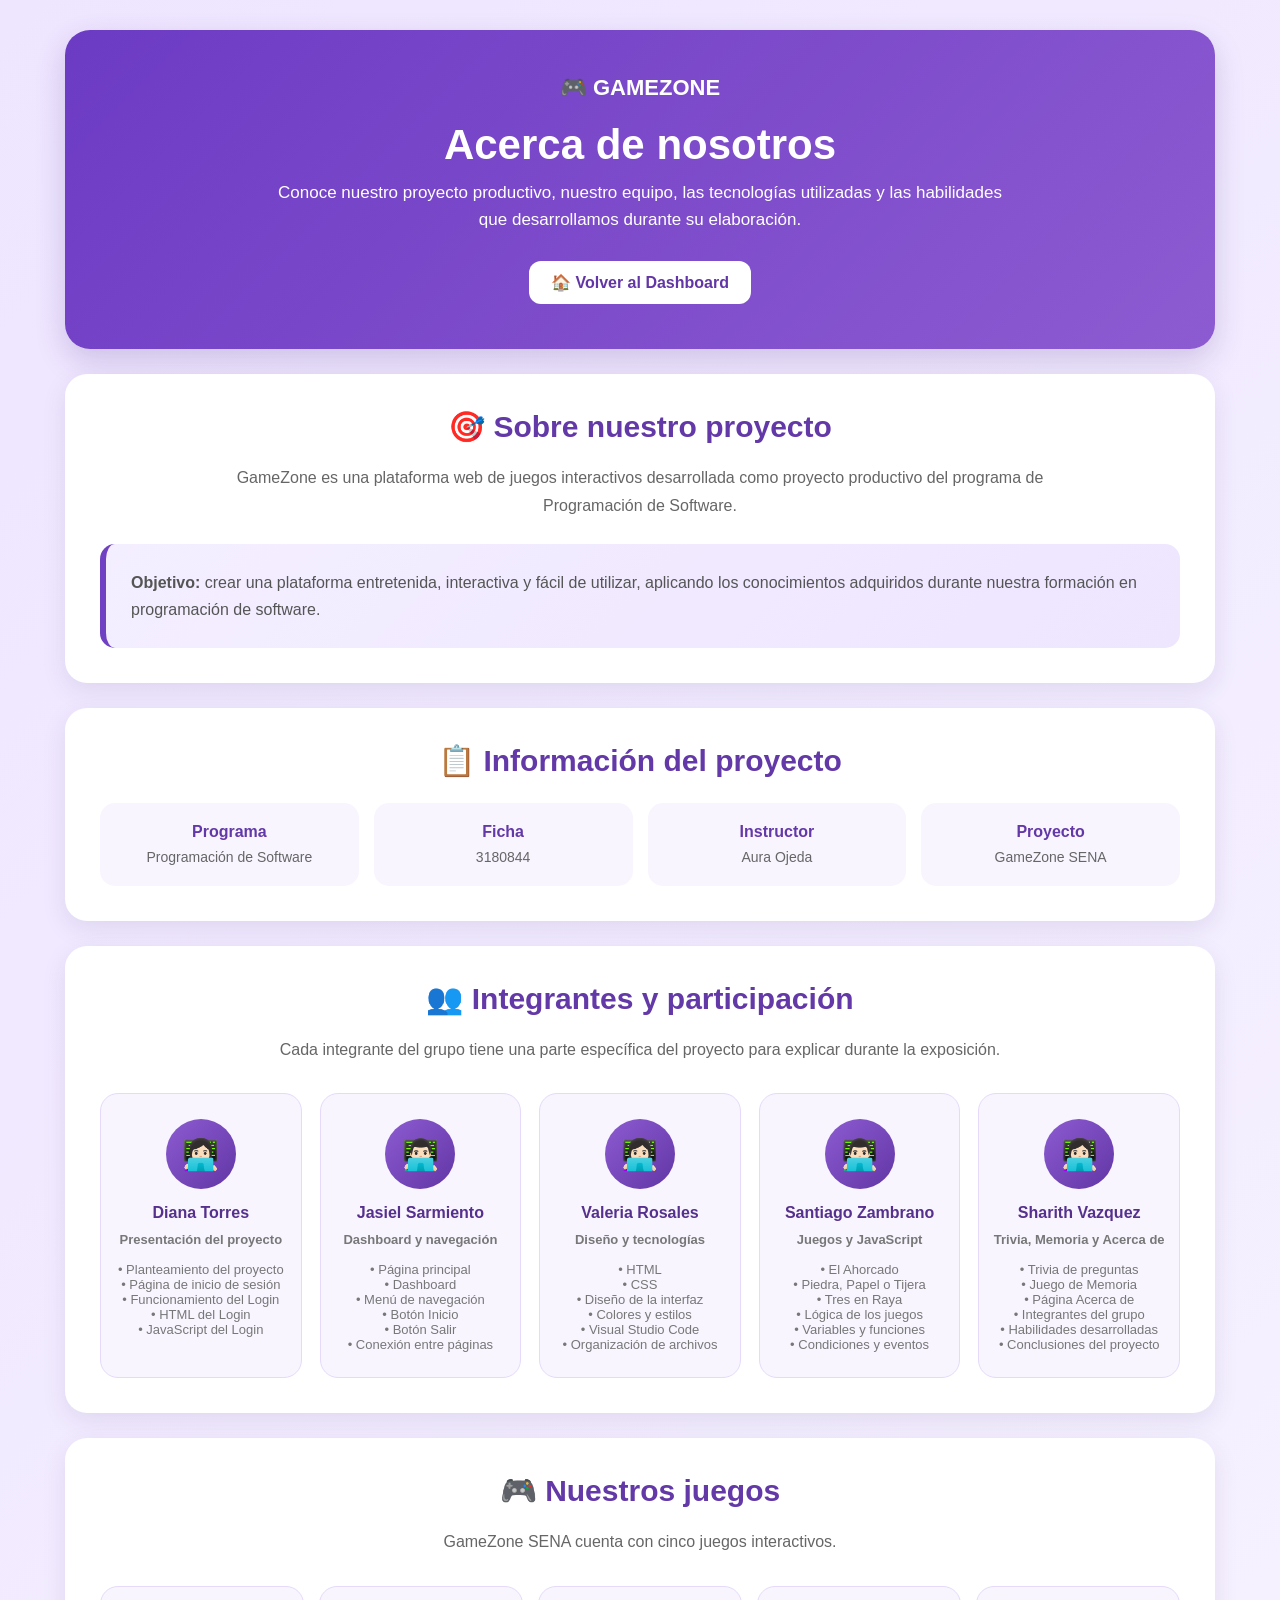
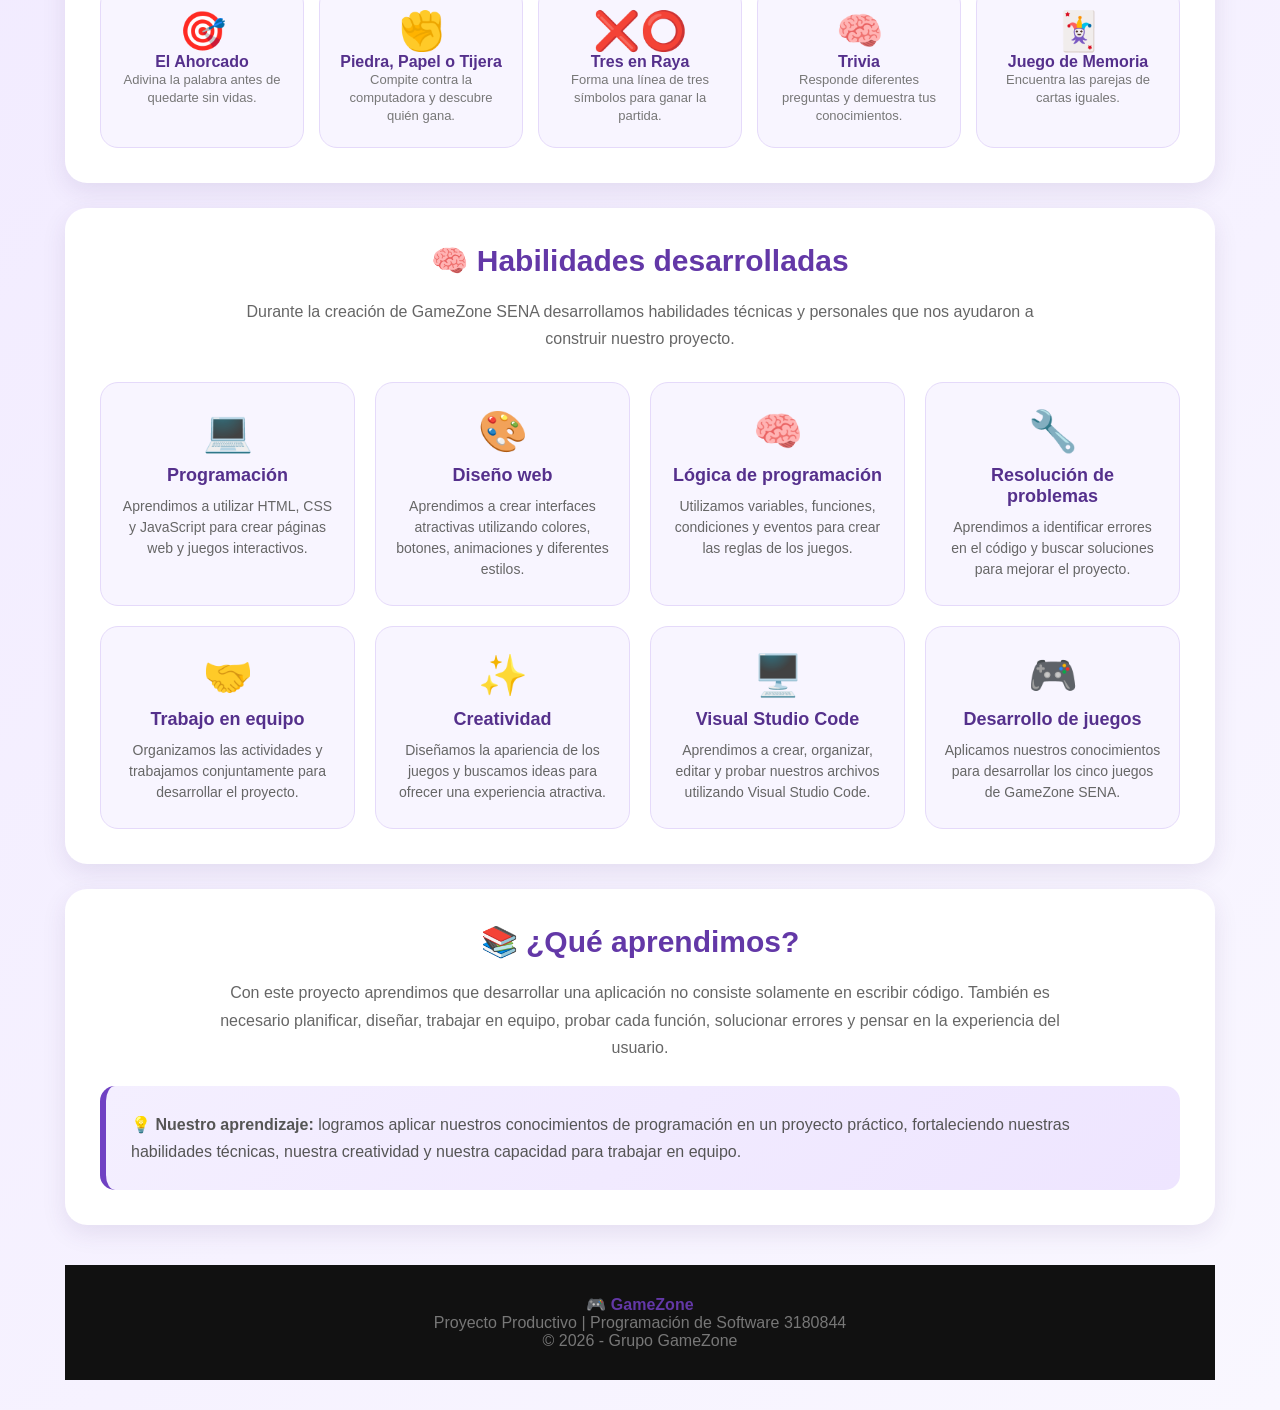
==== commit 4ed41d8b: "Add files via upload" ====
--- a/acerca.html
+++ b/acerca.html
@@ -513,180 +513,181 @@
     </section>
 
 
-    <!-- =========================================
-         INTEGRANTES
-    ========================================== -->
-
-    <section class="seccion">
-
-        <h2>👥 Integrantes del grupo</h2>
-
-        <p>
-            Somos un equipo de aprendices que trabajamos
-            conjuntamente para desarrollar nuestro proyecto.
-        </p>
-
-        <div class="integrantes">
-
-            <div class="integrante">
-
-                <div class="avatar">
-                    👩🏻‍💻
-                </div>
-
-                <h3>
-                    Diana Torres
-                </h3>
-
-                <p>
-                    Aprendiz
-                </p>
-
-            </div>
-
-
-            <div class="integrante">
-
-                <div class="avatar">
-                    👨🏻‍💻
-                </div>
-
-                <h3>
-                    Jasiel Sarmiento
-                </h3>
-
-                <p>
-                    Aprendiz
-                </p>
-
-            </div>
-
-
-            <div class="integrante">
-
-                <div class="avatar">
-                    👩🏻‍💻
-                </div>
-
-                <h3>
-                    Valeria Rosales
-                </h3>
-
-                <p>
-                    Aprendiz
-                </p>
-
-            </div>
-
-
-            <div class="integrante">
-
-                <div class="avatar">
-                    👨🏻‍💻
-                </div>
-
-                <h3>
-                    Santiago Zambrano
-                </h3>
-
-                <p>
-                    Aprendiz
-                </p>
-
-            </div>
-
-
-            <div class="integrante">
-
-                <div class="avatar">
-                    👩🏻‍💻
-                </div>
-
-                <h3>
-                    Sharith Vazquez
-                </h3>
-
-                <p>
-                    Aprendiz
-                </p>
-
-            </div>
+<!-- =========================================
+     INTEGRANTES 
+========================================= -->
+
+<section class="seccion">
+
+    <h2>👥 Integrantes y participación</h2>
+
+    <p>
+        Cada integrante del grupo tiene una parte específica
+        del proyecto para explicar durante la exposición.
+    </p>
+
+    <div class="integrantes">
+
+        <!-- DIANA -->
+
+        <div class="integrante">
+
+            <div class="avatar">
+                👩🏻‍💻
+            </div>
+
+            <h3>
+                Diana Torres
+            </h3>
+
+            <p>
+                <strong>Presentación del proyecto</strong>
+                <br><br>
+
+                • Planteamiento del proyecto
+                <br>
+                • Página de inicio de sesión
+                <br>
+                • Funcionamiento del Login
+                <br>
+                • HTML del Login
+                <br>
+                • JavaScript del Login
+            </p>
 
         </div>
 
-    </section>
-
-
-    <!-- =========================================
-         TECNOLOGÍAS
-    ========================================== -->
-
-    <section class="seccion">
-
-        <h2>💻 Tecnologías utilizadas</h2>
-
-        <p>
-            Para desarrollar GameZone SENA utilizamos
-            diferentes herramientas y lenguajes de
-            programación.
-        </p>
-
-        <div class="tecnologias">
-
-            <div class="tecnologia">
-
-                <div class="icono">
-                    🌐
-                </div>
-
-                <h3>HTML</h3>
-
-                <p>
-                    Utilizamos HTML para crear la estructura
-                    de las páginas, formularios, botones,
-                    textos y elementos de nuestra aplicación.
-                </p>
-
-            </div>
-
-
-            <div class="tecnologia">
-
-                <div class="icono">
-                    🎨
-                </div>
-
-                <h3>CSS</h3>
-
-                <p>
-                    Utilizamos CSS para diseñar la interfaz,
-                    agregar colores, tamaños, posiciones,
-                    animaciones y diferentes estilos.
-                </p>
-
-            </div>
-
-
-            <div class="tecnologia">
-
-                <div class="icono">
-                    ⚡
-                </div>
-
-                <h3>JavaScript</h3>
-
-                <p>
-                    Utilizamos JavaScript para agregar lógica,
-                    interactividad, funciones, condiciones
-                    y el funcionamiento de los juegos.
-                </p>
-
-            </div>
+
+        <!-- JASIEL -->
+
+        <div class="integrante">
+
+            <div class="avatar">
+                👨🏻‍💻
+            </div>
+
+            <h3>
+                Jasiel Sarmiento
+            </h3>
+
+            <p>
+                <strong>Dashboard y navegación</strong>
+                <br><br>
+
+                • Página principal
+                <br>
+                • Dashboard
+                <br>
+                • Menú de navegación
+                <br>
+                • Botón Inicio
+                <br>
+                • Botón Salir
+                <br>
+                • Conexión entre páginas
+            </p>
 
         </div>
 
-    </section>
-
+
+        <!-- VALERIA -->
+
+        <div class="integrante">
+
+            <div class="avatar">
+                👩🏻‍💻
+            </div>
+
+            <h3>
+                Valeria Rosales
+            </h3>
+
+            <p>
+                <strong>Diseño y tecnologías</strong>
+                <br><br>
+
+                • HTML
+                <br>
+                • CSS
+                <br>
+                • Diseño de la interfaz
+                <br>
+                • Colores y estilos
+                <br>
+                • Visual Studio Code
+                <br>
+                • Organización de archivos
+            </p>
+
+        </div>
+
+
+        <!-- SANTIAGO -->
+
+        <div class="integrante">
+
+            <div class="avatar">
+                👨🏻‍💻
+            </div>
+
+            <h3>
+                Santiago Zambrano
+            </h3>
+
+            <p>
+                <strong>Juegos y JavaScript</strong>
+                <br><br>
+
+                • El Ahorcado
+                <br>
+                • Piedra, Papel o Tijera
+                <br>
+                • Tres en Raya
+                <br>
+                • Lógica de los juegos
+                <br>
+                • Variables y funciones
+                <br>
+                • Condiciones y eventos
+            </p>
+
+        </div>
+
+
+        <!-- SHARITH -->
+
+        <div class="integrante">
+
+            <div class="avatar">
+                👩🏻‍💻
+            </div>
+
+            <h3>
+                Sharith Vazquez
+            </h3>
+
+            <p>
+                <strong>Trivia, Memoria y Acerca de</strong>
+                <br><br>
+
+                • Trivia de preguntas
+                <br>
+                • Juego de Memoria
+                <br>
+                • Página Acerca de
+                <br>
+                • Integrantes del grupo
+                <br>
+                • Habilidades desarrolladas
+                <br>
+                • Conclusiones del proyecto
+            </p>
+
+        </div>
+
+    </div>
+
+</section>
 
     <!-- =========================================
          JUEGOS
@@ -1019,7 +1020,7 @@
         </strong>
 
         <p>
-            Proyecto Productivo | Programación de Software
+            Proyecto Productivo | Programación de Software 3180844
         </p>
 
         <p>
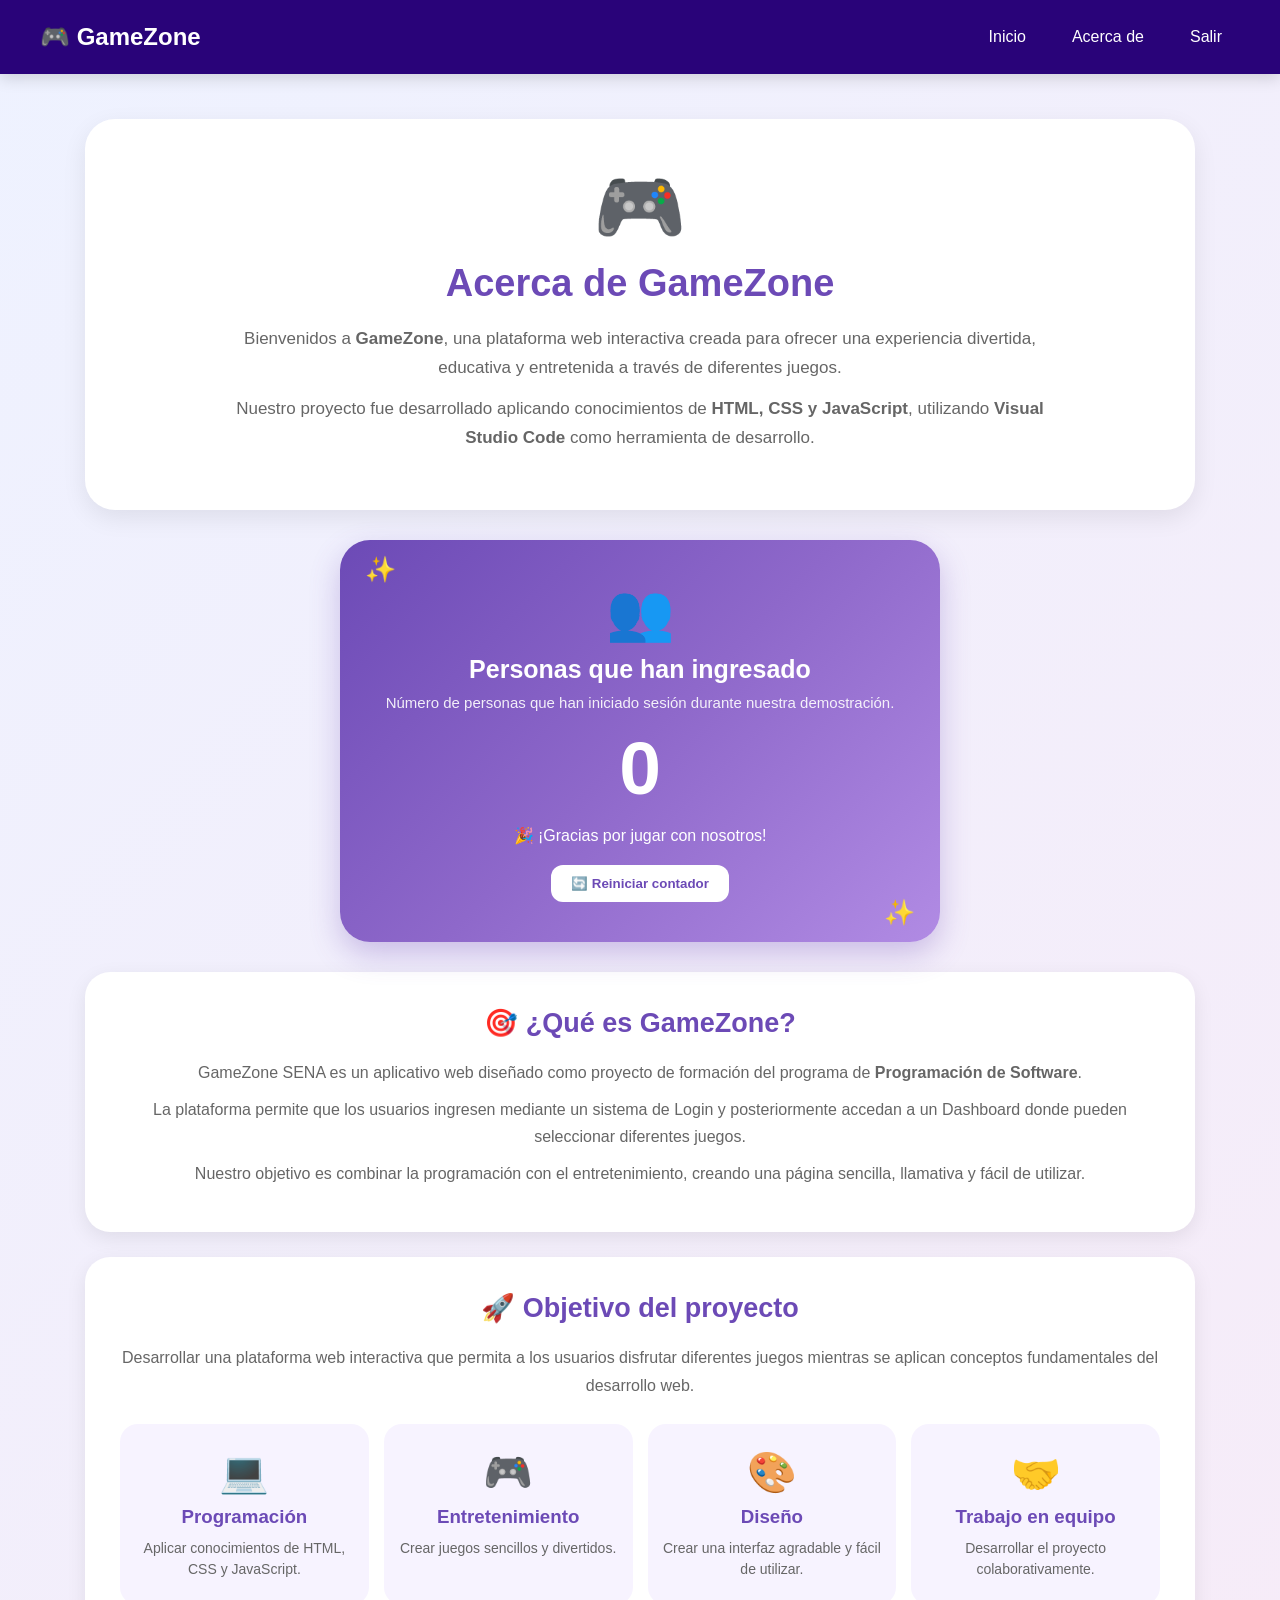
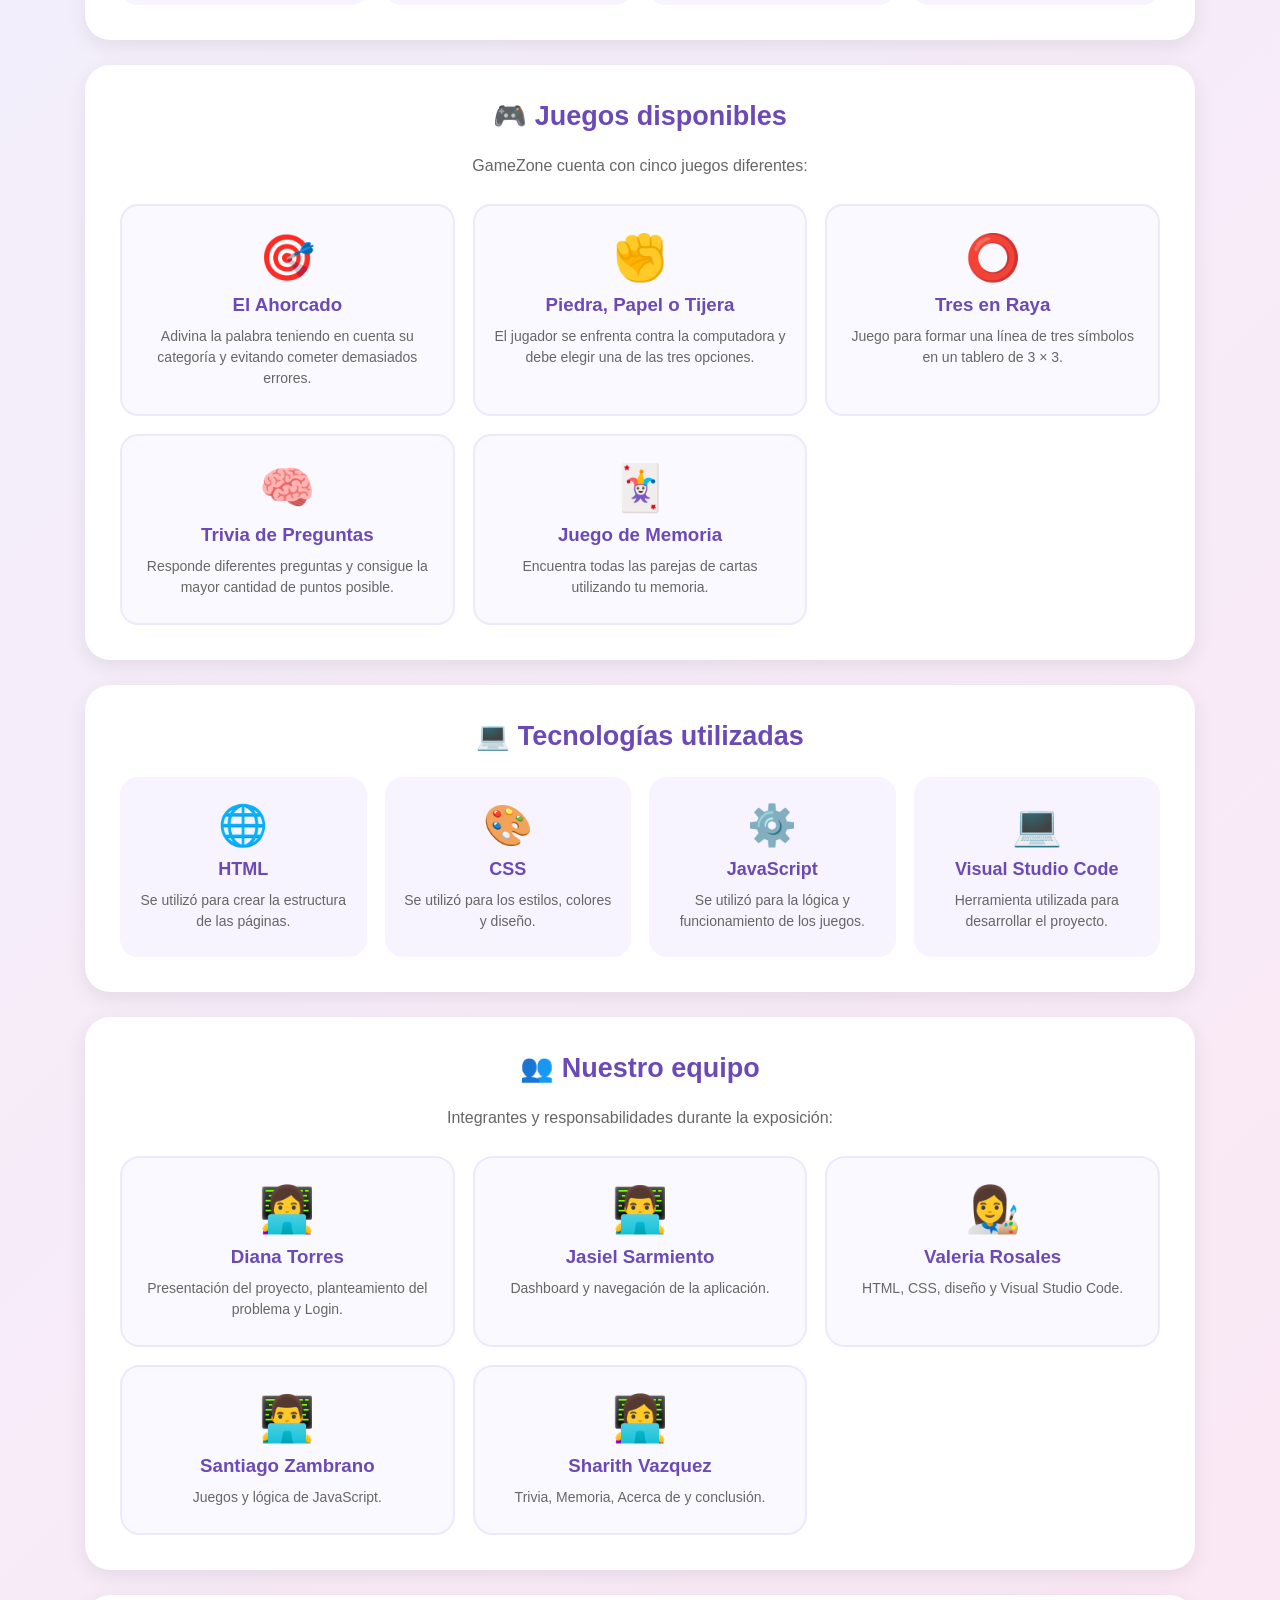
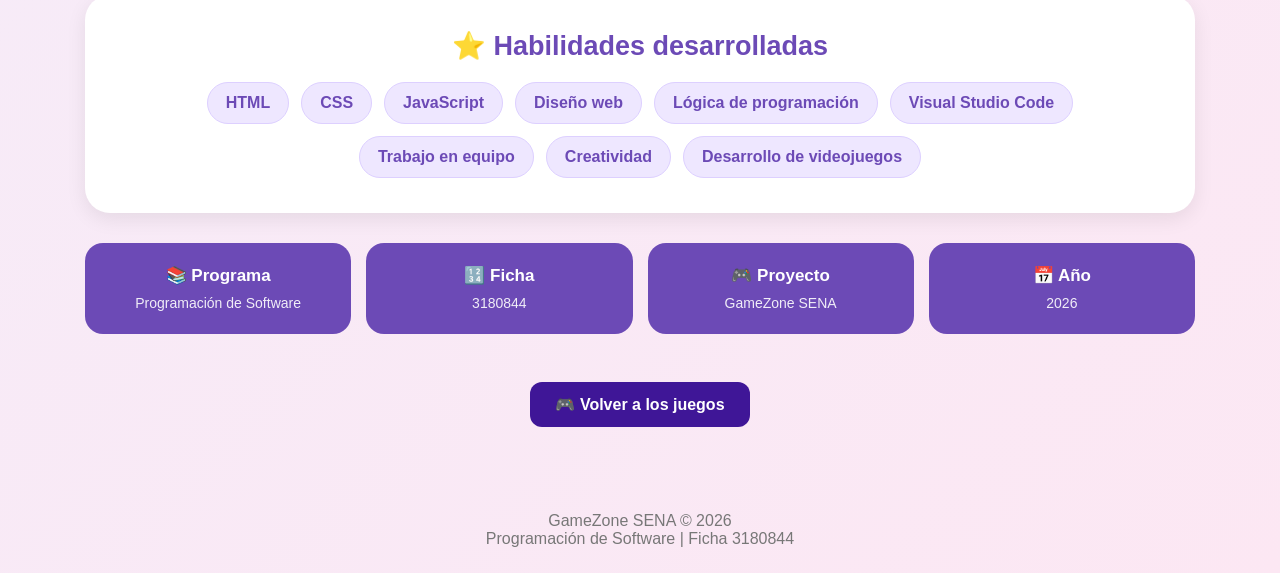
==== commit fbc1bde8: "Add files via upload" ====
--- a/acerca.html
+++ b/acerca.html
@@ -7,1029 +7,468 @@
     <title>Acerca de - GameZone </title>
 
     <link rel="stylesheet" href="style.css">
-
-    <style>
-
-        /* =========================================
-           PÁGINA ACERCA DE - GAMEZONE 
-        ========================================= */
-
-        * {
-            box-sizing: border-box;
+</head>
+
+<body>
+
+    <!-- ================= HEADER ================= -->
+
+    <header class="header">
+
+        <div class="logo">
+            🎮 GameZone
+        </div>
+
+        <nav>
+            <a href="dashboard.html">Inicio</a>
+            <a href="acerca.html">Acerca de</a>
+            <a href="index.html">Salir</a>
+        </nav>
+
+    </header>
+
+
+    <!-- ================= CONTENIDO ================= -->
+
+    <main class="acerca">
+
+        <!-- PRESENTACIÓN -->
+
+        <section class="acerca-hero">
+
+            <div class="acerca-icono">
+                🎮
+            </div>
+
+            <h1>Acerca de GameZone</h1>
+
+            <p>
+                Bienvenidos a <strong>GameZone</strong>, una plataforma
+                web interactiva creada para ofrecer una experiencia divertida,
+                educativa y entretenida a través de diferentes juegos.
+            </p>
+
+            <p>
+                Nuestro proyecto fue desarrollado aplicando conocimientos de
+                <strong>HTML, CSS y JavaScript</strong>, utilizando
+                <strong>Visual Studio Code</strong> como herramienta de desarrollo.
+            </p>
+
+        </section>
+
+
+        <!-- ================= CONTADOR ================= -->
+
+        <section class="contador-visitas">
+
+            <div class="contador-icono">
+                👥
+            </div>
+
+            <h2>Personas que han ingresado</h2>
+
+            <p class="contador-descripcion">
+                Número de personas que han iniciado sesión
+                durante nuestra demostración.
+            </p>
+
+            <div id="numeroVisitas">
+                0
+            </div>
+
+            <p class="contador-final">
+                🎉 ¡Gracias por jugar con nosotros!
+            </p>
+
+            <!-- BOTÓN PARA REINICIAR -->
+
+            <button
+                class="btn-reiniciar"
+                onclick="reiniciarContador()">
+
+                🔄 Reiniciar contador
+
+            </button>
+
+        </section>
+
+
+        <!-- ================= INFORMACIÓN DEL PROYECTO ================= -->
+
+        <section class="info-section">
+
+            <h2>🎯 ¿Qué es GameZone?</h2>
+
+            <p>
+                GameZone SENA es un aplicativo web diseñado como proyecto
+                de formación del programa de <strong>Programación de Software</strong>.
+            </p>
+
+            <p>
+                La plataforma permite que los usuarios ingresen mediante
+                un sistema de Login y posteriormente accedan a un Dashboard
+                donde pueden seleccionar diferentes juegos.
+            </p>
+
+            <p>
+                Nuestro objetivo es combinar la programación con el
+                entretenimiento, creando una página sencilla, llamativa
+                y fácil de utilizar.
+            </p>
+
+        </section>
+
+
+        <!-- ================= OBJETIVO ================= -->
+
+        <section class="info-section">
+
+            <h2>🚀 Objetivo del proyecto</h2>
+
+            <p>
+                Desarrollar una plataforma web interactiva que permita a
+                los usuarios disfrutar diferentes juegos mientras se
+                aplican conceptos fundamentales del desarrollo web.
+            </p>
+
+            <div class="objetivos-grid">
+
+                <div class="objetivo-card">
+                    <span>💻</span>
+                    <h3>Programación</h3>
+                    <p>
+                        Aplicar conocimientos de HTML, CSS y JavaScript.
+                    </p>
+                </div>
+
+                <div class="objetivo-card">
+                    <span>🎮</span>
+                    <h3>Entretenimiento</h3>
+                    <p>
+                        Crear juegos sencillos y divertidos.
+                    </p>
+                </div>
+
+                <div class="objetivo-card">
+                    <span>🎨</span>
+                    <h3>Diseño</h3>
+                    <p>
+                        Crear una interfaz agradable y fácil de utilizar.
+                    </p>
+                </div>
+
+                <div class="objetivo-card">
+                    <span>🤝</span>
+                    <h3>Trabajo en equipo</h3>
+                    <p>
+                        Desarrollar el proyecto colaborativamente.
+                    </p>
+                </div>
+
+            </div>
+
+        </section>
+
+
+        <!-- ================= JUEGOS ================= -->
+
+        <section class="info-section">
+
+            <h2>🎮 Juegos disponibles</h2>
+
+            <p class="texto-centro">
+                GameZone cuenta con cinco juegos diferentes:
+            </p>
+
+            <div class="juegos-info">
+
+                <div class="juego-info-card">
+                    <span>🎯</span>
+                    <h3>El Ahorcado</h3>
+                    <p>
+                        Adivina la palabra teniendo en cuenta su categoría
+                        y evitando cometer demasiados errores.
+                    </p>
+                </div>
+
+                <div class="juego-info-card">
+                    <span>✊</span>
+                    <h3>Piedra, Papel o Tijera</h3>
+                    <p>
+                        El jugador se enfrenta contra la computadora
+                        y debe elegir una de las tres opciones.
+                    </p>
+                </div>
+
+                <div class="juego-info-card">
+                    <span>⭕</span>
+                    <h3>Tres en Raya</h3>
+                    <p>
+                        Juego para formar una línea de tres símbolos
+                        en un tablero de 3 × 3.
+                    </p>
+                </div>
+
+                <div class="juego-info-card">
+                    <span>🧠</span>
+                    <h3>Trivia de Preguntas</h3>
+                    <p>
+                        Responde diferentes preguntas y consigue
+                        la mayor cantidad de puntos posible.
+                    </p>
+                </div>
+
+                <div class="juego-info-card">
+                    <span>🃏</span>
+                    <h3>Juego de Memoria</h3>
+                    <p>
+                        Encuentra todas las parejas de cartas
+                        utilizando tu memoria.
+                    </p>
+                </div>
+
+            </div>
+
+        </section>
+
+
+        <!-- ================= TECNOLOGÍAS ================= -->
+
+        <section class="info-section">
+
+            <h2>💻 Tecnologías utilizadas</h2>
+
+            <div class="tecnologias">
+
+                <div>
+                    <span>🌐</span>
+                    <strong>HTML</strong>
+                    <p>
+                        Se utilizó para crear la estructura
+                        de las páginas.
+                    </p>
+                </div>
+
+                <div>
+                    <span>🎨</span>
+                    <strong>CSS</strong>
+                    <p>
+                        Se utilizó para los estilos,
+                        colores y diseño.
+                    </p>
+                </div>
+
+                <div>
+                    <span>⚙️</span>
+                    <strong>JavaScript</strong>
+                    <p>
+                        Se utilizó para la lógica
+                        y funcionamiento de los juegos.
+                    </p>
+                </div>
+
+                <div>
+                    <span>💻</span>
+                    <strong>Visual Studio Code</strong>
+                    <p>
+                        Herramienta utilizada para
+                        desarrollar el proyecto.
+                    </p>
+                </div>
+
+            </div>
+
+        </section>
+
+
+        <!-- ================= INTEGRANTES ================= -->
+
+        <section class="info-section">
+
+            <h2>👥 Nuestro equipo</h2>
+
+            <p class="texto-centro">
+                Integrantes y responsabilidades durante la exposición:
+            </p>
+
+            <div class="integrantes">
+
+                <div class="integrante">
+                    <div class="integrante-icono">👩‍💻</div>
+
+                    <h3>Diana Torres</h3>
+
+                    <p>
+                        Presentación del proyecto,
+                        planteamiento del problema y Login.
+                    </p>
+                </div>
+
+
+                <div class="integrante">
+                    <div class="integrante-icono">👨‍💻</div>
+
+                    <h3>Jasiel Sarmiento</h3>
+
+                    <p>
+                        Dashboard y navegación
+                        de la aplicación.
+                    </p>
+                </div>
+
+
+                <div class="integrante">
+                    <div class="integrante-icono">👩‍🎨</div>
+
+                    <h3>Valeria Rosales</h3>
+
+                    <p>
+                        HTML, CSS, diseño y
+                        Visual Studio Code.
+                    </p>
+                </div>
+
+
+                <div class="integrante">
+                    <div class="integrante-icono">👨‍💻</div>
+
+                    <h3>Santiago Zambrano</h3>
+
+                    <p>
+                        Juegos y lógica
+                        de JavaScript.
+                    </p>
+                </div>
+
+
+                <div class="integrante">
+                    <div class="integrante-icono">👩‍💻</div>
+
+                    <h3>Sharith Vazquez</h3>
+
+                    <p>
+                        Trivia, Memoria,
+                        Acerca de y conclusión.
+                    </p>
+                </div>
+
+            </div>
+
+        </section>
+
+
+        <!-- ================= HABILIDADES ================= -->
+
+        <section class="info-section">
+
+            <h2>⭐ Habilidades desarrolladas</h2>
+
+            <div class="habilidades">
+
+                <span>HTML</span>
+                <span>CSS</span>
+                <span>JavaScript</span>
+                <span>Diseño web</span>
+                <span>Lógica de programación</span>
+                <span>Visual Studio Code</span>
+                <span>Trabajo en equipo</span>
+                <span>Creatividad</span>
+                <span>Desarrollo de videojuegos</span>
+
+            </div>
+
+        </section>
+
+
+        <!-- ================= DATOS ================= -->
+
+        <section class="datos-proyecto">
+
+            <div>
+                <strong>📚 Programa</strong>
+                <span>Programación de Software</span>
+            </div>
+
+            <div>
+                <strong>🔢 Ficha</strong>
+                <span>3180844</span>
+            </div>
+
+            <div>
+                <strong>🎮 Proyecto</strong>
+                <span>GameZone SENA</span>
+            </div>
+
+            <div>
+                <strong>📅 Año</strong>
+                <span>2026</span>
+            </div>
+
+        </section>
+
+
+        <!-- VOLVER -->
+
+        <a href="dashboard.html" class="btn-principal">
+            🎮 Volver a los juegos
+        </a>
+
+    </main>
+
+
+    <!-- ================= FOOTER ================= -->
+
+    <footer>
+
+        GameZone SENA © 2026
+
+        <br>
+
+        Programación de Software | Ficha 3180844
+
+    </footer>
+
+
+    <!-- ================= JAVASCRIPT DEL CONTADOR ================= -->
+
+    <script>
+
+        function mostrarContador() {
+
+            let visitas = localStorage.getItem("visitas");
+
+            if (visitas === null) {
+                visitas = 0;
+            }
+
+            document.getElementById("numeroVisitas").textContent = visitas;
+
         }
 
-        body {
-            margin: 0;
-            font-family: Arial, Helvetica, sans-serif;
-            background: linear-gradient(135deg, #eee5ff, #f9f7ff);
-            color: #29213d;
+
+        function reiniciarContador() {
+
+            let confirmar = confirm(
+                "¿Estás segura de que quieres reiniciar el contador?"
+            );
+
+            if (confirmar) {
+
+                localStorage.setItem("visitas", 0);
+
+                mostrarContador();
+
+                alert("✅ El contador ha sido reiniciado.");
+
+            }
+
         }
 
-        .acerca-container {
-            width: 92%;
-            max-width: 1150px;
-            margin: 30px auto;
-        }
-
-        /* =========================================
-           ENCABEZADO
-        ========================================= */
-
-        .acerca-header {
-            background: linear-gradient(135deg, #6c3bc4, #8d5bd1);
-            color: white;
-            padding: 45px 25px;
-            border-radius: 25px;
-            text-align: center;
-            box-shadow: 0 12px 30px rgba(75, 40, 130, .20);
-        }
-
-        .acerca-header .logo {
-            font-size: 22px;
-            font-weight: bold;
-            margin-bottom: 20px;
-        }
-
-        .acerca-header h1 {
-            font-size: 42px;
-            margin: 10px 0;
-        }
-
-        .acerca-header p {
-            font-size: 17px;
-            margin: 8px auto;
-            max-width: 750px;
-            line-height: 1.6;
-        }
-
-        /* =========================================
-           BOTÓN VOLVER
-        ========================================= */
-
-        .volver {
-            display: inline-block;
-            margin-top: 20px;
-            padding: 12px 22px;
-            background: white;
-            color: #6236a5;
-            text-decoration: none;
-            border-radius: 12px;
-            font-weight: bold;
-            transition: .3s;
-        }
-
-        .volver:hover {
-            transform: translateY(-3px);
-            box-shadow: 0 8px 15px rgba(0,0,0,.15);
-        }
-
-        /* =========================================
-           SECCIONES
-        ========================================= */
-
-        .seccion {
-            background: white;
-            margin-top: 25px;
-            padding: 35px;
-            border-radius: 22px;
-            box-shadow: 0 8px 25px rgba(70, 40, 110, .10);
-        }
-
-        .seccion h2 {
-            text-align: center;
-            color: #6338a7;
-            font-size: 30px;
-            margin-top: 0;
-            margin-bottom: 20px;
-        }
-
-        .seccion > p {
-            max-width: 850px;
-            margin: auto;
-            text-align: center;
-            line-height: 1.7;
-            color: #666;
-        }
-
-        /* =========================================
-           INTEGRANTES
-        ========================================= */
-
-        .integrantes {
-            display: grid;
-            grid-template-columns: repeat(5, 1fr);
-            gap: 18px;
-            margin-top: 30px;
-        }
-
-        .integrante {
-            background: #f8f5ff;
-            border: 1px solid #e5dafa;
-            border-radius: 18px;
-            padding: 25px 12px;
-            text-align: center;
-            transition: .3s;
-        }
-
-        .integrante:hover {
-            transform: translateY(-7px);
-            box-shadow: 0 10px 20px rgba(108,59,196,.15);
-        }
-
-        .integrante .avatar {
-            width: 70px;
-            height: 70px;
-            margin: auto auto 15px;
-            border-radius: 50%;
-            background: linear-gradient(135deg, #8c5bd1, #6236a5);
-            color: white;
-            display: flex;
-            align-items: center;
-            justify-content: center;
-            font-size: 30px;
-        }
-
-        .integrante h3 {
-            color: #55308c;
-            font-size: 16px;
-            margin: 10px 0;
-        }
-
-        .integrante p {
-            color: #777;
-            font-size: 13px;
-            margin: 0;
-        }
-
-        /* =========================================
-           TECNOLOGÍAS
-        ========================================= */
-
-        .tecnologias {
-            display: grid;
-            grid-template-columns: repeat(3, 1fr);
-            gap: 20px;
-            margin-top: 30px;
-        }
-
-        .tecnologia {
-            padding: 25px;
-            border-radius: 18px;
-            background: #f8f5ff;
-            text-align: center;
-            border: 1px solid #e5dafa;
-            transition: .3s;
-        }
-
-        .tecnologia:hover {
-            transform: translateY(-5px);
-        }
-
-        .tecnologia .icono {
-            font-size: 45px;
-            margin-bottom: 10px;
-        }
-
-        .tecnologia h3 {
-            color: #55308c;
-        }
-
-        .tecnologia p {
-            color: #666;
-            line-height: 1.5;
-            font-size: 14px;
-        }
-
-        /* =========================================
-           JUEGOS
-        ========================================= */
-
-        .juegos {
-            display: grid;
-            grid-template-columns: repeat(5, 1fr);
-            gap: 15px;
-            margin-top: 30px;
-        }
-
-        .juego-card {
-            background: #f8f5ff;
-            padding: 22px 12px;
-            text-align: center;
-            border-radius: 18px;
-            border: 1px solid #e5dafa;
-            transition: .3s;
-        }
-
-        .juego-card:hover {
-            transform: translateY(-6px);
-            background: #f1eaff;
-        }
-
-        .juego-card .emoji {
-            font-size: 38px;
-        }
-
-        .juego-card h3 {
-            color: #55308c;
-            font-size: 16px;
-        }
-
-        .juego-card p {
-            color: #777;
-            font-size: 13px;
-            line-height: 1.4;
-        }
-
-        /* =========================================
-           HABILIDADES
-        ========================================= */
-
-        .habilidades {
-            display: grid;
-            grid-template-columns: repeat(4, 1fr);
-            gap: 20px;
-            margin-top: 30px;
-        }
-
-        .habilidad {
-            background: #f8f5ff;
-            padding: 25px 18px;
-            border-radius: 18px;
-            border: 1px solid #e5dafa;
-            text-align: center;
-            transition: .3s;
-        }
-
-        .habilidad:hover {
-            transform: translateY(-7px);
-            box-shadow: 0 10px 20px rgba(108,59,196,.15);
-        }
-
-        .habilidad .icono {
-            font-size: 40px;
-            margin-bottom: 10px;
-        }
-
-        .habilidad h3 {
-            color: #55308c;
-            font-size: 18px;
-            margin-bottom: 10px;
-        }
-
-        .habilidad p {
-            color: #666;
-            line-height: 1.5;
-            font-size: 14px;
-        }
-
-        /* =========================================
-           OBJETIVO
-        ========================================= */
-
-        .objetivo-box {
-            background: linear-gradient(
-                135deg,
-                #f4efff,
-                #eee5ff
-            );
-
-            border-left: 6px solid #7042c3;
-
-            padding: 25px;
-
-            border-radius: 15px;
-
-            margin-top: 25px;
-        }
-
-        .objetivo-box p {
-            color: #555;
-            line-height: 1.7;
-            margin: 0;
-        }
-
-        /* =========================================
-           INFORMACIÓN DEL PROYECTO
-        ========================================= */
-
-        .datos-proyecto {
-            display: grid;
-            grid-template-columns: repeat(4, 1fr);
-            gap: 15px;
-            margin-top: 25px;
-        }
-
-        .dato {
-            text-align: center;
-            padding: 20px;
-            background: #f8f5ff;
-            border-radius: 15px;
-        }
-
-        .dato strong {
-            display: block;
-            color: #6338a7;
-            margin-bottom: 7px;
-        }
-
-        .dato span {
-            color: #666;
-            font-size: 14px;
-        }
-
-        /* =========================================
-           PIE DE PÁGINA
-        ========================================= */
-
-        .footer-acerca {
-            text-align: center;
-            padding: 30px 15px;
-            color: #777;
-        }
-
-        .footer-acerca strong {
-            color: #6338a7;
-        }
-
-        /* =========================================
-           RESPONSIVE
-        ========================================= */
-
-        @media (max-width: 1000px) {
-
-            .integrantes {
-                grid-template-columns: repeat(3, 1fr);
-            }
-
-            .juegos {
-                grid-template-columns: repeat(3, 1fr);
-            }
-
-            .habilidades {
-                grid-template-columns: repeat(2, 1fr);
-            }
-
-        }
-
-        @media (max-width: 700px) {
-
-            .acerca-header h1 {
-                font-size: 32px;
-            }
-
-            .integrantes {
-                grid-template-columns: repeat(2, 1fr);
-            }
-
-            .tecnologias {
-                grid-template-columns: 1fr;
-            }
-
-            .juegos {
-                grid-template-columns: repeat(2, 1fr);
-            }
-
-            .datos-proyecto {
-                grid-template-columns: repeat(2, 1fr);
-            }
-
-        }
-
-        @media (max-width: 450px) {
-
-            .acerca-container {
-                width: 95%;
-            }
-
-            .seccion {
-                padding: 22px 15px;
-            }
-
-            .integrantes,
-            .habilidades,
-            .juegos,
-            .datos-proyecto {
-                grid-template-columns: 1fr;
-            }
-
-        }
-
-    </style>
-</head>
-
-<body>
-
-<div class="acerca-container">
-
-    <!-- =========================================
-         ENCABEZADO
-    ========================================== -->
-
-    <header class="acerca-header">
-
-        <div class="logo">
-            🎮 GAMEZONE 
-        </div>
-
-        <h1>Acerca de nosotros</h1>
-
-        <p>
-            Conoce nuestro proyecto productivo,
-            nuestro equipo, las tecnologías utilizadas
-            y las habilidades que desarrollamos durante
-            su elaboración.
-        </p>
-
-        <a
-            href="dashboard.html"
-            class="volver">
-            🏠 Volver al Dashboard
-        </a>
-
-    </header>
-
-
-    <!-- =========================================
-         SOBRE EL PROYECTO
-    ========================================== -->
-
-    <section class="seccion">
-
-        <h2>🎯 Sobre nuestro proyecto</h2>
-
-        <p>
-            GameZone  es una plataforma web de juegos
-            interactivos desarrollada como proyecto productivo
-            del programa de Programación de Software.
-        </p>
-
-        <div class="objetivo-box">
-
-            <p>
-                <strong>Objetivo:</strong>
-                crear una plataforma entretenida, interactiva
-                y fácil de utilizar, aplicando los conocimientos
-                adquiridos durante nuestra formación en
-                programación de software.
-            </p>
-
-        </div>
-
-    </section>
-
-
-    <!-- =========================================
-         INFORMACIÓN DEL PROYECTO
-    ========================================== -->
-
-    <section class="seccion">
-
-        <h2>📋 Información del proyecto</h2>
-
-        <div class="datos-proyecto">
-
-            <div class="dato">
-                <strong>Programa</strong>
-                <span>Programación de Software</span>
-            </div>
-
-            <div class="dato">
-                <strong>Ficha</strong>
-                <span>3180844</span>
-            </div>
-
-            <div class="dato">
-                <strong>Instructor</strong>
-                <span>Aura Ojeda</span>
-            </div>
-
-            <div class="dato">
-                <strong>Proyecto</strong>
-                <span>GameZone SENA</span>
-            </div>
-
-        </div>
-
-    </section>
-
-
-<!-- =========================================
-     INTEGRANTES 
-========================================= -->
-
-<section class="seccion">
-
-    <h2>👥 Integrantes y participación</h2>
-
-    <p>
-        Cada integrante del grupo tiene una parte específica
-        del proyecto para explicar durante la exposición.
-    </p>
-
-    <div class="integrantes">
-
-        <!-- DIANA -->
-
-        <div class="integrante">
-
-            <div class="avatar">
-                👩🏻‍💻
-            </div>
-
-            <h3>
-                Diana Torres
-            </h3>
-
-            <p>
-                <strong>Presentación del proyecto</strong>
-                <br><br>
-
-                • Planteamiento del proyecto
-                <br>
-                • Página de inicio de sesión
-                <br>
-                • Funcionamiento del Login
-                <br>
-                • HTML del Login
-                <br>
-                • JavaScript del Login
-            </p>
-
-        </div>
-
-
-        <!-- JASIEL -->
-
-        <div class="integrante">
-
-            <div class="avatar">
-                👨🏻‍💻
-            </div>
-
-            <h3>
-                Jasiel Sarmiento
-            </h3>
-
-            <p>
-                <strong>Dashboard y navegación</strong>
-                <br><br>
-
-                • Página principal
-                <br>
-                • Dashboard
-                <br>
-                • Menú de navegación
-                <br>
-                • Botón Inicio
-                <br>
-                • Botón Salir
-                <br>
-                • Conexión entre páginas
-            </p>
-
-        </div>
-
-
-        <!-- VALERIA -->
-
-        <div class="integrante">
-
-            <div class="avatar">
-                👩🏻‍💻
-            </div>
-
-            <h3>
-                Valeria Rosales
-            </h3>
-
-            <p>
-                <strong>Diseño y tecnologías</strong>
-                <br><br>
-
-                • HTML
-                <br>
-                • CSS
-                <br>
-                • Diseño de la interfaz
-                <br>
-                • Colores y estilos
-                <br>
-                • Visual Studio Code
-                <br>
-                • Organización de archivos
-            </p>
-
-        </div>
-
-
-        <!-- SANTIAGO -->
-
-        <div class="integrante">
-
-            <div class="avatar">
-                👨🏻‍💻
-            </div>
-
-            <h3>
-                Santiago Zambrano
-            </h3>
-
-            <p>
-                <strong>Juegos y JavaScript</strong>
-                <br><br>
-
-                • El Ahorcado
-                <br>
-                • Piedra, Papel o Tijera
-                <br>
-                • Tres en Raya
-                <br>
-                • Lógica de los juegos
-                <br>
-                • Variables y funciones
-                <br>
-                • Condiciones y eventos
-            </p>
-
-        </div>
-
-
-        <!-- SHARITH -->
-
-        <div class="integrante">
-
-            <div class="avatar">
-                👩🏻‍💻
-            </div>
-
-            <h3>
-                Sharith Vazquez
-            </h3>
-
-            <p>
-                <strong>Trivia, Memoria y Acerca de</strong>
-                <br><br>
-
-                • Trivia de preguntas
-                <br>
-                • Juego de Memoria
-                <br>
-                • Página Acerca de
-                <br>
-                • Integrantes del grupo
-                <br>
-                • Habilidades desarrolladas
-                <br>
-                • Conclusiones del proyecto
-            </p>
-
-        </div>
-
-    </div>
-
-</section>
-
-    <!-- =========================================
-         JUEGOS
-    ========================================== -->
-
-    <section class="seccion">
-
-        <h2>🎮 Nuestros juegos</h2>
-
-        <p>
-            GameZone SENA cuenta con cinco juegos
-            interactivos.
-        </p>
-
-        <div class="juegos">
-
-            <div class="juego-card">
-
-                <div class="emoji">
-                    🎯
-                </div>
-
-                <h3>El Ahorcado</h3>
-
-                <p>
-                    Adivina la palabra antes de
-                    quedarte sin vidas.
-                </p>
-
-            </div>
-
-
-            <div class="juego-card">
-
-                <div class="emoji">
-                    ✊
-                </div>
-
-                <h3>Piedra, Papel o Tijera</h3>
-
-                <p>
-                    Compite contra la computadora
-                    y descubre quién gana.
-                </p>
-
-            </div>
-
-
-            <div class="juego-card">
-
-                <div class="emoji">
-                    ❌⭕
-                </div>
-
-                <h3>Tres en Raya</h3>
-
-                <p>
-                    Forma una línea de tres símbolos
-                    para ganar la partida.
-                </p>
-
-            </div>
-
-
-            <div class="juego-card">
-
-                <div class="emoji">
-                    🧠
-                </div>
-
-                <h3>Trivia</h3>
-
-                <p>
-                    Responde diferentes preguntas
-                    y demuestra tus conocimientos.
-                </p>
-
-            </div>
-
-
-            <div class="juego-card">
-
-                <div class="emoji">
-                    🃏
-                </div>
-
-                <h3>Juego de Memoria</h3>
-
-                <p>
-                    Encuentra las parejas de cartas
-                    iguales.
-                </p>
-
-            </div>
-
-        </div>
-
-    </section>
-
-
-    <!-- =========================================
-         HABILIDADES DESARROLLADAS
-    ========================================== -->
-
-    <section class="seccion">
-
-        <h2>🧠 Habilidades desarrolladas</h2>
-
-        <p>
-            Durante la creación de GameZone SENA
-            desarrollamos habilidades técnicas y personales
-            que nos ayudaron a construir nuestro proyecto.
-        </p>
-
-        <div class="habilidades">
-
-            <!-- PROGRAMACIÓN -->
-
-            <div class="habilidad">
-
-                <div class="icono">
-                    💻
-                </div>
-
-                <h3>
-                    Programación
-                </h3>
-
-                <p>
-                    Aprendimos a utilizar HTML, CSS y
-                    JavaScript para crear páginas web
-                    y juegos interactivos.
-                </p>
-
-            </div>
-
-
-            <!-- DISEÑO -->
-
-            <div class="habilidad">
-
-                <div class="icono">
-                    🎨
-                </div>
-
-                <h3>
-                    Diseño web
-                </h3>
-
-                <p>
-                    Aprendimos a crear interfaces atractivas
-                    utilizando colores, botones, animaciones
-                    y diferentes estilos.
-                </p>
-
-            </div>
-
-
-            <!-- LÓGICA -->
-
-            <div class="habilidad">
-
-                <div class="icono">
-                    🧠
-                </div>
-
-                <h3>
-                    Lógica de programación
-                </h3>
-
-                <p>
-                    Utilizamos variables, funciones,
-                    condiciones y eventos para crear
-                    las reglas de los juegos.
-                </p>
-
-            </div>
-
-
-            <!-- RESOLUCIÓN -->
-
-            <div class="habilidad">
-
-                <div class="icono">
-                    🔧
-                </div>
-
-                <h3>
-                    Resolución de problemas
-                </h3>
-
-                <p>
-                    Aprendimos a identificar errores
-                    en el código y buscar soluciones
-                    para mejorar el proyecto.
-                </p>
-
-            </div>
-
-
-            <!-- TRABAJO EN EQUIPO -->
-
-            <div class="habilidad">
-
-                <div class="icono">
-                    🤝
-                </div>
-
-                <h3>
-                    Trabajo en equipo
-                </h3>
-
-                <p>
-                    Organizamos las actividades y
-                    trabajamos conjuntamente para
-                    desarrollar el proyecto.
-                </p>
-
-            </div>
-
-
-            <!-- CREATIVIDAD -->
-
-            <div class="habilidad">
-
-                <div class="icono">
-                    ✨
-                </div>
-
-                <h3>
-                    Creatividad
-                </h3>
-
-                <p>
-                    Diseñamos la apariencia de los juegos
-                    y buscamos ideas para ofrecer una
-                    experiencia atractiva.
-                </p>
-
-            </div>
-
-
-            <!-- VISUAL STUDIO -->
-
-            <div class="habilidad">
-
-                <div class="icono">
-                    🖥️
-                </div>
-
-                <h3>
-                    Visual Studio Code
-                </h3>
-
-                <p>
-                    Aprendimos a crear, organizar, editar
-                    y probar nuestros archivos utilizando
-                    Visual Studio Code.
-                </p>
-
-            </div>
-
-
-            <!-- DESARROLLO DE JUEGOS -->
-
-            <div class="habilidad">
-
-                <div class="icono">
-                    🎮
-                </div>
-
-                <h3>
-                    Desarrollo de juegos
-                </h3>
-
-                <p>
-                    Aplicamos nuestros conocimientos para
-                    desarrollar los cinco juegos de
-                    GameZone SENA.
-                </p>
-
-            </div>
-
-        </div>
-
-    </section>
-
-
-    <!-- =========================================
-         QUÉ APRENDIMOS
-    ========================================== -->
-
-    <section class="seccion">
-
-        <h2>📚 ¿Qué aprendimos?</h2>
-
-        <p>
-            Con este proyecto aprendimos que desarrollar
-            una aplicación no consiste solamente en escribir
-            código. También es necesario planificar, diseñar,
-            trabajar en equipo, probar cada función,
-            solucionar errores y pensar en la experiencia
-            del usuario.
-        </p>
-
-        <div class="objetivo-box">
-
-            <p>
-                <strong>💡 Nuestro aprendizaje:</strong>
-                logramos aplicar nuestros conocimientos
-                de programación en un proyecto práctico,
-                fortaleciendo nuestras habilidades técnicas,
-                nuestra creatividad y nuestra capacidad
-                para trabajar en equipo.
-            </p>
-
-        </div>
-
-    </section>
-
-
-    <!-- =========================================
-         FOOTER
-    ========================================== -->
-
-    <footer class="footer-acerca">
-
-        <strong>
-            🎮 GameZone 
-        </strong>
-
-        <p>
-            Proyecto Productivo | Programación de Software 3180844
-        </p>
-
-        <p>
-            © 2026 - Grupo GameZone
-        </p>
-
-    </footer>
-
-</div>
+
+        // Mostrar el número al abrir Acerca de
+        mostrarContador();
+
+    </script>
 
 </body>
 </html>
--- a/style.css
+++ b/style.css
@@ -1,1133 +1,1478 @@
-*{
-
-margin:0;
-padding:0;
-box-sizing:border-box;
-font-family:Arial, sans-serif;
-
-}
-
-
-
-body{
-
-background:linear-gradient(135deg,#667eea,#ac78e0);
-
-min-height:100vh;
-
-}
-
-
-
-
-
-/* LOGIN */
-
-
-.login{
-
-background:white;
-
-width:400px;
-
-max-width:90%;
-
-padding:40px;
-
-border-radius:25px;
-
-text-align:center;
-
-margin:100px auto;
-
-box-shadow:0 10px 25px rgba(0,0,0,.3);
-
-}
-
-
-
-.login h1{
-
-color:#7137ce;
-
-font-size:35px;
-
-margin-bottom:20px;
-
-}
-
-
-
-.login h2{
-
-margin-bottom:15px;
-
-color:#333;
-
-}
-
-
-
-.login p{
-
-color:#555;
-
-margin-bottom:20px;
-
-}
-
-
-
-
-.login input{
-
-width:90%;
-
-padding:15px;
-
-margin:10px;
-
-border-radius:10px;
-
-border:1px solid #ccc;
-
-font-size:16px;
-
-}
-
-
-
-
-button{
-
-padding:15px 35px;
-
-border:none;
-
-border-radius:30px;
-
-background:#6f40b9;
-
-color:white;
-
-font-size:17px;
-
-font-weight:bold;
-
-cursor:pointer;
-
-margin-top:15px;
-
-}
-
-
-
-button:hover{
-
-background:#7c3aed;
-
-transform:scale(1.05);
-
-}
-
-
-
-
-#error{
-
-color:red;
-
-font-weight:bold;
-
-margin-top:15px;
-
-}
-
-
-
-
-
-
-/* MENU GENERAL */
-
-
-header{
-
-padding:25px 60px;
-
-}
-
-
-
-nav{
-
-display:flex;
-
-justify-content:space-between;
-
-align-items:center;
-
-}
-
-
-
-nav h2{
-
-color:white;
-
-font-size:28px;
-
-}
-
-
-
-nav ul{
-
-display:flex;
-
-gap:30px;
-
-list-style:none;
-
-}
-
-
-
-nav ul li a{
-
-color:white;
-
-text-decoration:none;
-
-font-weight:bold;
-
-}
-
-
-
-nav ul li a:hover{
-
-color:#ffd700;
-
-}
-
-
-
-
-
-/* DASHBOARD */
-
-
-.dashboard{
-
-padding:40px;
-
-text-align:center;
-
-}
-
-
-
-.dashboard h1{
-
-color:white;
-
-font-size:45px;
-
-}
-
-
-
-.dashboard p{
-
-color:white;
-
-font-size:20px;
-
-}
-
-
-
-
-.juegos{
-
-display:grid;
-
-grid-template-columns:repeat(3,1fr);
-
-gap:30px;
-
-margin-top:40px;
-
-}
-
-
-
-.juego{
-
-background:white;
-
-color:#333;
-
-padding:30px;
-
-border-radius:25px;
-
-box-shadow:0 10px 20px rgba(0,0,0,.2);
-
-}
-
-
-
-.juego h2{
-
-font-size:60px;
-
-}
-
-
-
-.juego h3{
-
-color:#5b21b6;
-
-margin:15px;
-
-font-size:25px;
-
-}
-
-
-
-
-
-/* PAGINAS DE JUEGOS */
-
-
-.juego-pagina{
-
-background:white;
-
-color:#333;
-
-width:700px;
-
-max-width:90%;
-
-margin:40px auto;
-
-padding:40px;
-
-border-radius:25px;
-
-text-align:center;
-
-box-shadow:0 10px 25px rgba(0,0,0,.3);
-
-}
-
-
-
-.juego-pagina h1{
-
-color:#5b21b6;
-
-margin-bottom:20px;
-
-}
-
-
-
-
-
-/* TRES EN RAYA */
-
-
-#tablero-raya{
-
-display:grid;
-
-grid-template-columns:repeat(3,120px);
-
-gap:10px;
-
-justify-content:center;
-
-margin:30px;
-
-}
-
-
-
-.casilla{
-
-height:120px;
-
-width:120px;
-
-background:white;
-
-border:4px solid #5b21b6;
-
-font-size:70px;
-
-color:#5b21b6;
-
-display:flex;
-
-justify-content:center;
-
-align-items:center;
-
-cursor:pointer;
-
-border-radius:15px;
-
-}
-
-
-
-
-/* MEMORIA */
-
-
-#memoria{
-
-display:grid;
-
-grid-template-columns:repeat(4,90px);
-
-gap:15px;
-
-justify-content:center;
-
-margin:30px;
-
-}
-
-
-
-.memoria-carta{
-
-height:90px;
-
-width:90px;
-
-background:#5b21b6;
-
-color:white;
-
-font-size:40px;
-
-display:flex;
-
-justify-content:center;
-
-align-items:center;
-
-border-radius:15px;
-
-cursor:pointer;
-
-}
-
-
-
-
-
-footer{
-
-background:#111;
-
-color:white;
-
-text-align:center;
-
-padding:20px;
-
-margin-top:40px;
-
-}
-
-
-
-
-@media(max-width:900px){
-
-
-.juegos{
-
-grid-template-columns:1fr;
-
-}
-
-
-
-nav{
-
-flex-direction:column;
-
-gap:20px;
-
-}
-
-
-}
-/* CARTAS DE MEMORIA */
-
-#memoria{
-
-display:grid;
-
-grid-template-columns:repeat(4,90px);
-
-gap:15px;
-
-justify-content:center;
-
-margin:30px;
-
-}
-
-
-
-.memoria-carta{
-
-width:90px;
-
-height:90px;
-
-background:#5b21b6;
-
-color:white;
-
-font-size:35px;
-
-display:flex;
-
-align-items:center;
-
-justify-content:center;
-
-border-radius:15px;
-
-cursor:pointer;
-
-}
-
-
-
-.memoria-carta:hover{
-
-transform:scale(1.05);
-
-}
-/* ACERCA DE */
-
-.acerca{
-
-    width:90%;
-    
-    max-width:1000px;
-    
-    margin:40px auto;
-    
-    text-align:center;
-    
-    }
-    
-    
-    .titulo-acerca{
-    
-    color:white;
-    
-    margin-bottom:30px;
-    
-    }
-    
-    
-    .tarjeta{
-    
-    background:white;
-    
-    padding:30px;
-    
-    margin:25px 0;
-    
-    border-radius:25px;
-    
-    box-shadow:0 10px 25px rgba(0,0,0,.2);
-    
-    color:#333;
-    
-    text-align:left;
-    
-    }
-    
-    
-    
-    .tarjeta h2{
-    
-    color:#5b21b6;
-    
-    margin-bottom:15px;
-    
-    }
-    
-    
-    
-    .tarjeta p{
-    
-    line-height:1.6;
-    
-    }
-    
-    
-    
-    .tarjeta li{
-    
-    margin:10px;
-    
-    }
-    
-    
-    
-    
-    .tecnologias{
-    
-    display:flex;
-    
-    gap:15px;
-    
-    flex-wrap:wrap;
-    
-    }
-    
-    
-    
-    .tecnologias span{
-    
-    background:#5b21b6;
-    
-    color:white;
-    
-    padding:12px 20px;
-    
-    border-radius:20px;
-    
-    font-weight:bold;
-    
-    }
-    
-    
-    
-    
-    .integrantes{
-    
-    display:grid;
-    
-    grid-template-columns:repeat(3,1fr);
-    
-    gap:20px;
-    
-    }
-    
-    
-    
-    .persona{
-    
-    background:#ede9fe;
-    
-    padding:20px;
-    
-    border-radius:15px;
-    
-    text-align:center;
-    
-    }
-    
-    
-    
-    
-    @media(max-width:800px){
-    
-    .integrantes{
-    
-    grid-template-columns:1fr;
-    
-    }
-    
-    }
-
-    /* =====================================================
-   🎯 AHORCADO - MUÑECO BONITO
-   Agregar al FINAL de tu style.css
-   ===================================================== */
-
-/* CONTENEDOR DEL MUÑECO */
-.personaje {
-    position: relative;
-    width: 210px;
-    height: 350px;
+* {
+    box-sizing: border-box;
+    margin: 0;
+    padding: 0;
+}
+
+body {
+    font-family: Arial, sans-serif;
+    background: linear-gradient(135deg, #eef2ff, #fce7f3);
+    color: #25233a;
+    min-height: 100vh;
+}
+
+
+/* =========================
+   HEADER
+========================= */
+
+.header {
+    background: #290379;
+    color: white;
+    padding: 18px 40px;
+    display: flex;
+    justify-content: space-between;
+    align-items: center;
+    box-shadow: 0 4px 15px rgba(0,0,0,0.15);
+}
+
+.logo {
+    font-size: 24px;
+    font-weight: bold;
+}
+
+.header nav {
+    display: flex;
+    gap: 10px;
+}
+
+.header nav a {
+    color: white;
+    text-decoration: none;
+    padding: 10px 18px;
+    border-radius: 10px;
+    transition: 0.3s;
+}
+
+.header nav a:hover {
+    background: rgba(255,255,255,0.2);
+}
+
+
+/* =========================
+   LOGIN
+========================= */
+
+.login-body {
+    display: flex;
+    justify-content: center;
+    align-items: center;
+    padding: 30px;
+}
+
+.login-container {
+    width: 420px;
+    max-width: 100%;
+    background: white;
+    padding: 40px;
+    border-radius: 25px;
+    text-align: center;
+    box-shadow: 0 10px 35px rgba(0,0,0,0.15);
+}
+
+.login-icon {
+    font-size: 65px;
+    margin-bottom: 10px;
+}
+
+.login-container h1 {
+    color: #320b85;
+    margin-bottom: 10px;
+}
+
+.login-subtitle {
+    color: #777;
+    margin-bottom: 25px;
+}
+
+.login-container form {
+    text-align: left;
+}
+
+.login-container label {
+    display: block;
+    margin: 12px 0 6px;
+    font-weight: bold;
+}
+
+.login-container input {
+    width: 100%;
+    padding: 13px;
+    border: 2px solid #ddd;
+    border-radius: 10px;
+    font-size: 16px;
+    outline: none;
+}
+
+.login-container input:focus {
+    border-color: #360c92;
+}
+
+.btn-principal {
+    display: inline-block;
+    background: #3f1697;
+    color: white;
+    border: none;
+    padding: 13px 25px;
+    border-radius: 12px;
+    cursor: pointer;
+    font-size: 16px;
+    font-weight: bold;
+    text-decoration: none;
+    margin-top: 18px;
+    transition: 0.3s;
+}
+
+.btn-principal:hover {
+    transform: translateY(-2px);
+    background: #340c89;
+}
+
+.login-container .btn-principal {
+    width: 100%;
+}
+
+.datos-login {
+    background: #f4f0ff;
+    padding: 12px;
+    border-radius: 12px;
+    margin-top: 20px;
+    font-size: 14px;
+}
+
+.sena-text {
+    margin-top: 20px;
+    color: #777;
+    font-size: 13px;
+}
+
+.error {
+    color: #e53935;
+    text-align: center;
+    margin-top: 12px;
+}
+
+
+/* =========================
+   DASHBOARD
+========================= */
+
+.dashboard {
+    max-width: 1200px;
     margin: auto;
-}
-
-
-/* TODAS LAS PARTES COMIENZAN OCULTAS */
-.personaje .parte {
-    opacity: 0;
-    visibility: hidden;
-    transition: opacity 0.4s ease, transform 0.4s ease;
-}
-
-
-/* =====================================================
-   👧 CABEZA
-   ===================================================== */
-
-.personaje .cabeza {
-    position: absolute;
-
-    width: 105px;
-    height: 105px;
-
-    top: 20px;
-    left: 52px;
-
-    background: #ffd6b3;
-
-    border: 4px solid #7c3aed;
-
-    border-radius: 50%;
-
-    z-index: 5;
-
-    box-shadow: 0 8px 15px rgba(0,0,0,0.15);
-
-}
-
-
-/* CABELLO */
-
-.personaje .cabello {
-    position: absolute;
-
-    width: 115px;
-    height: 65px;
-
-    top: 15px;
-    left: 47px;
-
-    background: #4c1d95;
-
-    border-radius: 60px 60px 25px 25px;
-
-    z-index: 6;
-}
-
-
-/* MECHONES */
-
-.personaje .cabello::before {
-    content: "";
-
-    position: absolute;
-
-    width: 35px;
-    height: 65px;
-
-    left: -15px;
-    top: 25px;
-
-    background: #4c1d95;
-
-    border-radius: 50%;
-}
-
-
-.personaje .cabello::after {
-    content: "";
-
-    position: absolute;
-
-    width: 35px;
-    height: 65px;
-
-    right: -15px;
-    top: 25px;
-
-    background: #4c1d95;
-
-    border-radius: 50%;
-}
-
-
-/* =====================================================
-   👀 OJOS
-   ===================================================== */
-
-.personaje .ojo {
-    position: absolute;
-
-    width: 9px;
-    height: 13px;
-
-    top: 48px;
-
-    background: #312e81;
-
-    border-radius: 50%;
-}
-
-
-.personaje .ojo-izquierdo {
-    left: 27px;
-}
-
-
-.personaje .ojo-derecho {
-    right: 27px;
-}
-
-
-/* BOCA */
-
-.personaje .boca {
-    position: absolute;
-
-    width: 25px;
-    height: 12px;
-
-    left: 36px;
-    bottom: 25px;
-
-    border-bottom: 4px solid #be185d;
-
-    border-radius: 50%;
-}
-
-
-/* =====================================================
-   👕 CUERPO
-   ===================================================== */
-
-.personaje .cuerpo {
-    position: absolute;
-
-    width: 100px;
-    height: 120px;
-
-    top: 120px;
-    left: 55px;
-
+    padding: 50px 25px;
+    text-align: center;
+}
+
+.dashboard h1 {
+    color: #3d178f;
+    font-size: 38px;
+    margin-bottom: 10px;
+}
+
+.descripcion {
+    color: #666;
+    margin-bottom: 35px;
+    font-size: 18px;
+}
+
+.games-container {
+    display: grid;
+    grid-template-columns: repeat(3, 1fr);
+    gap: 25px;
+}
+
+.game-card {
+    background: white;
+    padding: 30px 20px;
+    border-radius: 22px;
+    box-shadow: 0 8px 25px rgba(0,0,0,0.1);
+    transition: 0.3s;
+}
+
+.game-card:hover {
+    transform: translateY(-8px);
+}
+
+.game-emoji {
+    font-size: 55px;
+    margin-bottom: 15px;
+}
+
+.game-card h2 {
+    color: #2c0680;
+    margin-bottom: 12px;
+}
+
+.game-card p {
+    color: #666;
+    min-height: 45px;
+    margin-bottom: 20px;
+}
+
+.btn-jugar {
+    display: inline-block;
+    text-decoration: none;
+    background: #27076c;
+    color: white;
+    padding: 11px 28px;
+    border-radius: 10px;
+    font-weight: bold;
+}
+
+.btn-jugar:hover {
+    background: #3c109a;
+}
+
+
+/* =========================
+   PÁGINAS DE JUEGO
+========================= */
+
+.game-page {
+    max-width: 900px;
+    margin: auto;
+    padding: 45px 20px;
+    text-align: center;
+}
+
+.game-page h1 {
+    color: #450bc4;
+    margin-bottom: 15px;
+    font-size: 36px;
+}
+
+.btn-secundario {
+    display: inline-block;
+    text-decoration: none;
+    color: #330b89;
+    background: white;
+    border: 2px solid #341180;
+    padding: 10px 20px;
+    border-radius: 10px;
+    font-weight: bold;
+}
+
+
+/* =========================
+   AHORCADO
+========================= */
+
+.category {
+    background: #fff;
+    display: inline-block;
+    padding: 12px 25px;
+    border-radius: 15px;
+    margin: 15px;
+}
+
+.ahorcado-personaje {
+    min-height: 180px;
+    margin: 20px auto;
+    background: white;
+    border-radius: 20px;
+    max-width: 300px;
+    padding: 20px;
+    font-size: 35px;
+    box-shadow: 0 5px 20px rgba(0,0,0,0.1);
+}
+
+.ahorcado-personaje div {
+    display: none;
+    margin: 2px;
+}
+
+#palabra {
+    letter-spacing: 10px;
+    font-size: 30px;
+    margin: 25px;
+}
+
+.letras {
+    display: flex;
+    flex-wrap: wrap;
+    justify-content: center;
+    gap: 7px;
+    max-width: 700px;
+    margin: auto;
+}
+
+.letras button {
+    width: 42px;
+    height: 42px;
+    border: none;
+    border-radius: 8px;
+    background: #4419a0;
+    color: white;
+    font-weight: bold;
+    cursor: pointer;
+}
+
+.letras button:disabled {
+    background: #bbb;
+    cursor: not-allowed;
+}
+
+
+/* =========================
+   PIEDRA PAPEL TIJERA
+========================= */
+
+.opciones-ppt {
+    display: flex;
+    justify-content: center;
+    gap: 20px;
+    margin: 35px 0;
+}
+
+.opciones-ppt button {
+    width: 150px;
+    height: 130px;
+    background: white;
+    border: 3px solid #34049b;
+    border-radius: 20px;
+    cursor: pointer;
+    font-size: 22px;
+    transition: 0.3s;
+}
+
+.opciones-ppt button:hover {
+    transform: scale(1.05);
+    background: #f4f0ff;
+}
+
+.resultado {
+    background: white;
+    padding: 25px;
+    border-radius: 20px;
+    margin: 20px auto;
+    max-width: 500px;
+}
+
+
+/* =========================
+   TRES EN RAYA
+========================= */
+
+.tablero {
+    width: 330px;
+    height: 330px;
+    margin: 30px auto;
+    display: grid;
+    grid-template-columns: repeat(3, 1fr);
+    gap: 8px;
+}
+
+.tablero button {
+    background: white;
+    border: 3px solid #3d07b2;
+    border-radius: 15px;
+    font-size: 60px;
+    cursor: pointer;
+}
+
+.tablero button:hover {
+    background: #f4f0ff;
+}
+
+
+/* =========================
+   TRIVIA
+========================= */
+
+.trivia-box {
+    background: white;
+    padding: 30px;
+    border-radius: 22px;
+    max-width: 700px;
+    margin: 25px auto;
+    box-shadow: 0 8px 20px rgba(0,0,0,0.1);
+}
+
+#respuestas {
+    display: grid;
+    gap: 12px;
+    margin-top: 25px;
+}
+
+#respuestas button {
+    padding: 15px;
+    background: #f4f0ff;
+    border: 2px solid #4213a7;
+    border-radius: 12px;
+    cursor: pointer;
+    font-size: 16px;
+}
+
+#respuestas button:hover {
+    background: #451aa4;
+    color: white;
+}
+
+#respuestas button:disabled {
+    cursor: not-allowed;
+}
+
+
+/* =========================
+   MEMORIA
+========================= */
+
+.tablero-memoria {
+    width: 450px;
+    max-width: 100%;
+    margin: 30px auto;
+    display: grid;
+    grid-template-columns: repeat(4, 1fr);
+    gap: 12px;
+}
+
+.carta {
+    height: 100px;
+    border: none;
+    border-radius: 15px;
+    background: #32019a;
+    color: white;
+    font-size: 35px;
+    cursor: pointer;
+    box-shadow: 0 5px 12px rgba(0,0,0,0.15);
+}
+
+.carta.volteada {
+    background: white;
+    border: 3px solid #350895;
+}
+
+
+/* =========================
+   ACERCA DE
+========================= */
+
+.acerca {
+    max-width: 1000px;
+    margin: auto;
+    padding: 45px 20px;
+    text-align: center;
+}
+
+.acerca h1 {
+    color: #37099a;
+    margin-bottom: 15px;
+}
+
+
+/* CONTADOR */
+
+.contador-visitas {
+    background: linear-gradient(135deg, #6c4ab6, #a477d8);
+    color: white;
+    padding: 30px;
+    border-radius: 25px;
+    max-width: 500px;
+    margin: 35px auto;
+    box-shadow: 0 10px 25px rgba(0,0,0,0.2);
+}
+
+.contador-icono {
+    font-size: 50px;
+}
+
+.contador-visitas h2 {
+    margin: 10px 0;
+}
+
+#numeroVisitas {
+    font-size: 65px;
+    font-weight: bold;
+    margin: 10px;
+}
+
+
+/* INFORMACIÓN */
+
+.info-section {
+    background: white;
+    padding: 30px;
+    border-radius: 22px;
+    margin: 25px 0;
+    box-shadow: 0 6px 20px rgba(0,0,0,0.08);
+}
+
+.info-section h2 {
+    color: #4d05e8;
+    margin-bottom: 15px;
+}
+
+.integrantes {
+    display: grid;
+    grid-template-columns: repeat(2, 1fr);
+    gap: 15px;
+}
+
+.integrante {
+    background: #f7f4ff;
+    padding: 20px;
+    border-radius: 15px;
+}
+
+.integrante h3 {
+    color: #340892;
+    margin-bottom: 8px;
+}
+
+.habilidades {
+    display: flex;
+    justify-content: center;
+    flex-wrap: wrap;
+    gap: 10px;
+}
+
+.habilidades span {
+    background: #eee7ff;
+    color: #140788;
+    padding: 10px 15px;
+    border-radius: 20px;
+    font-weight: bold;
+}
+
+
+/* =========================
+   FOOTER
+========================= */
+
+footer {
+    text-align: center;
+    padding: 25px;
+    color: #777;
+}
+
+
+/* =========================
+   RESPONSIVE
+========================= */
+
+@media (max-width: 800px) {
+
+    .games-container {
+        grid-template-columns: repeat(2, 1fr);
+    }
+
+    .header {
+        flex-direction: column;
+        gap: 15px;
+    }
+
+}
+
+
+@media (max-width: 550px) {
+
+    .games-container {
+        grid-template-columns: 1fr;
+    }
+
+    .integrantes {
+        grid-template-columns: 1fr;
+    }
+
+    .opciones-ppt {
+        flex-direction: column;
+        align-items: center;
+    }
+
+    .tablero {
+        width: 280px;
+        height: 280px;
+    }
+
+    .tablero-memoria {
+        grid-template-columns: repeat(3, 1fr);
+    }
+
+}
+/* =========================================
+   ACERCA DE - DISEÑO MEJORADO
+========================================= */
+
+.acerca {
+    max-width: 1150px;
+    margin: auto;
+    padding: 45px 20px 60px;
+}
+
+
+/* HERO */
+
+.acerca-hero {
+    background: white;
+    padding: 45px 35px;
+    border-radius: 30px;
+    text-align: center;
+    box-shadow: 0 8px 25px rgba(0,0,0,0.08);
+    margin-bottom: 30px;
+}
+
+.acerca-icono {
+    font-size: 75px;
+    margin-bottom: 10px;
+}
+
+.acerca-hero h1 {
+    color: #6c4ab6;
+    font-size: 38px;
+    margin-bottom: 20px;
+}
+
+.acerca-hero p {
+    max-width: 850px;
+    margin: 12px auto;
+    line-height: 1.7;
+    color: #666;
+    font-size: 17px;
+}
+
+
+/* =========================================
+   CONTADOR
+========================================= */
+
+.contador-visitas {
     background: linear-gradient(
         135deg,
-        #a78bfa,
-        #6d28d9
+        #6c4ab6,
+        #8e68ca,
+        #b18be4
     );
 
-    border: 4px solid #5b21b6;
-
-    border-radius: 35px 35px 20px 20px;
-
-    z-index: 3;
-
-    box-shadow: 0 8px 15px rgba(0,0,0,0.12);
-}
-
-
-/* =====================================================
-   🫱 BRAZOS
-   ===================================================== */
-
-.personaje .brazo {
+    color: white;
+
+    padding: 40px 25px;
+
+    border-radius: 30px;
+
+    max-width: 600px;
+
+    margin: 30px auto;
+
+    text-align: center;
+
+    box-shadow:
+        0 12px 30px rgba(108,74,182,0.3);
+
+    position: relative;
+
+    overflow: hidden;
+}
+
+.contador-visitas::before {
+    content: "✨";
     position: absolute;
-
-    width: 25px;
-    height: 100px;
-
+    top: 15px;
+    left: 25px;
+    font-size: 25px;
+}
+
+.contador-visitas::after {
+    content: "✨";
+    position: absolute;
+    bottom: 15px;
+    right: 25px;
+    font-size: 25px;
+}
+
+.contador-icono {
+    font-size: 55px;
+    margin-bottom: 10px;
+}
+
+.contador-visitas h2 {
+    font-size: 25px;
+    margin-bottom: 10px;
+}
+
+.contador-descripcion {
+    font-size: 15px;
+    opacity: 0.9;
+    margin-bottom: 15px;
+}
+
+#numeroVisitas {
+    font-size: 75px;
+    font-weight: bold;
+    line-height: 1;
+    margin: 20px 0;
+}
+
+.contador-final {
+    font-size: 16px;
+    margin-bottom: 20px;
+}
+
+
+/* BOTÓN REINICIAR */
+
+.btn-reiniciar {
+    background: white;
+    color: #6c4ab6;
+
+    border: none;
+
+    padding: 11px 20px;
+
+    border-radius: 12px;
+
+    font-weight: bold;
+
+    cursor: pointer;
+
+    transition: 0.3s;
+}
+
+.btn-reiniciar:hover {
+    transform: scale(1.05);
+    background: #f3efff;
+}
+
+
+/* =========================================
+   SECCIONES
+========================================= */
+
+.info-section {
+    background: white;
+
+    padding: 35px;
+
+    border-radius: 25px;
+
+    margin: 25px 0;
+
+    box-shadow:
+        0 6px 20px rgba(0,0,0,0.08);
+}
+
+.info-section h2 {
+    text-align: center;
+
+    color: #6c4ab6;
+
+    font-size: 27px;
+
+    margin-bottom: 20px;
+}
+
+.info-section > p {
+    color: #666;
+
+    line-height: 1.7;
+
+    margin: 10px 0;
+}
+
+.texto-centro {
+    text-align: center;
+}
+
+
+/* =========================================
+   OBJETIVOS
+========================================= */
+
+.objetivos-grid {
+
+    display: grid;
+
+    grid-template-columns:
+        repeat(4, 1fr);
+
+    gap: 15px;
+
+    margin-top: 25px;
+}
+
+.objetivo-card {
+
+    background: #f7f3ff;
+
+    padding: 25px 15px;
+
+    border-radius: 18px;
+
+    text-align: center;
+
+    transition: 0.3s;
+}
+
+.objetivo-card:hover {
+    transform: translateY(-5px);
+}
+
+.objetivo-card span {
+    font-size: 40px;
+}
+
+.objetivo-card h3 {
+    color: #6c4ab6;
+
+    margin: 10px 0;
+}
+
+.objetivo-card p {
+    color: #666;
+
+    font-size: 14px;
+
+    line-height: 1.5;
+}
+
+
+/* =========================================
+   JUEGOS
+========================================= */
+
+.juegos-info {
+
+    display: grid;
+
+    grid-template-columns:
+        repeat(3, 1fr);
+
+    gap: 18px;
+
+    margin-top: 25px;
+}
+
+.juego-info-card {
+
+    background: #faf9ff;
+
+    border: 2px solid #eee8ff;
+
+    padding: 25px 18px;
+
+    border-radius: 18px;
+
+    text-align: center;
+
+    transition: 0.3s;
+}
+
+.juego-info-card:hover {
+
+    transform: translateY(-5px);
+
+    border-color: #b39add;
+}
+
+.juego-info-card span {
+
+    font-size: 45px;
+
+    display: block;
+
+    margin-bottom: 10px;
+}
+
+.juego-info-card h3 {
+
+    color: #6c4ab6;
+
+    margin-bottom: 10px;
+}
+
+.juego-info-card p {
+
+    color: #666;
+
+    font-size: 14px;
+
+    line-height: 1.5;
+}
+
+
+/* =========================================
+   TECNOLOGÍAS
+========================================= */
+
+.tecnologias {
+
+    display: grid;
+
+    grid-template-columns:
+        repeat(4, 1fr);
+
+    gap: 18px;
+
+    margin-top: 25px;
+}
+
+.tecnologias > div {
+
+    background: #f7f3ff;
+
+    padding: 25px 15px;
+
+    border-radius: 18px;
+
+    text-align: center;
+}
+
+.tecnologias span {
+
+    display: block;
+
+    font-size: 40px;
+
+    margin-bottom: 10px;
+}
+
+.tecnologias strong {
+
+    display: block;
+
+    color: #6c4ab6;
+
+    font-size: 18px;
+
+    margin-bottom: 10px;
+}
+
+.tecnologias p {
+
+    color: #666;
+
+    font-size: 14px;
+
+    line-height: 1.5;
+}
+
+
+/* =========================================
+   INTEGRANTES
+========================================= */
+
+.integrantes {
+
+    display: grid;
+
+    grid-template-columns:
+        repeat(3, 1fr);
+
+    gap: 18px;
+
+    margin-top: 25px;
+}
+
+.integrante {
+
+    background: #faf9ff;
+
+    border: 2px solid #eee8ff;
+
+    padding: 25px 18px;
+
+    border-radius: 20px;
+
+    text-align: center;
+
+    transition: 0.3s;
+}
+
+.integrante:hover {
+
+    transform: translateY(-5px);
+
+    box-shadow:
+        0 8px 20px rgba(108,74,182,0.12);
+}
+
+.integrante-icono {
+
+    font-size: 45px;
+
+    margin-bottom: 10px;
+}
+
+.integrante h3 {
+
+    color: #6c4ab6;
+
+    margin-bottom: 10px;
+}
+
+.integrante p {
+
+    color: #666;
+
+    font-size: 14px;
+
+    line-height: 1.5;
+}
+
+
+/* =========================================
+   HABILIDADES
+========================================= */
+
+.habilidades {
+
+    display: flex;
+
+    justify-content: center;
+
+    flex-wrap: wrap;
+
+    gap: 12px;
+
+    margin-top: 20px;
+}
+
+.habilidades span {
+
+    background: #eee7ff;
+
+    color: #6c4ab6;
+
+    padding: 11px 18px;
+
+    border-radius: 25px;
+
+    font-weight: bold;
+
+    border: 1px solid #ddd0ff;
+}
+
+
+/* =========================================
+   DATOS DEL PROYECTO
+========================================= */
+
+.datos-proyecto {
+
+    display: grid;
+
+    grid-template-columns:
+        repeat(4, 1fr);
+
+    gap: 15px;
+
+    margin: 30px 0;
+}
+
+.datos-proyecto div {
+
+    background: #6c4ab6;
+
+    color: white;
+
+    padding: 22px 15px;
+
+    border-radius: 18px;
+
+    text-align: center;
+}
+
+.datos-proyecto strong {
+
+    display: block;
+
+    font-size: 17px;
+
+    margin-bottom: 8px;
+}
+
+.datos-proyecto span {
+
+    font-size: 14px;
+
+    opacity: 0.9;
+}
+
+
+/* =========================================
+   RESPONSIVE
+========================================= */
+
+@media (max-width: 900px) {
+
+    .objetivos-grid {
+        grid-template-columns:
+            repeat(2, 1fr);
+    }
+
+    .juegos-info {
+        grid-template-columns:
+            repeat(2, 1fr);
+    }
+
+    .tecnologias {
+        grid-template-columns:
+            repeat(2, 1fr);
+    }
+
+    .integrantes {
+        grid-template-columns:
+            repeat(2, 1fr);
+    }
+
+    .datos-proyecto {
+        grid-template-columns:
+            repeat(2, 1fr);
+    }
+
+}
+
+
+@media (max-width: 600px) {
+
+    .acerca-hero {
+        padding: 30px 20px;
+    }
+
+    .acerca-hero h1 {
+        font-size: 29px;
+    }
+
+    .info-section {
+        padding: 25px 18px;
+    }
+
+    .objetivos-grid,
+    .juegos-info,
+    .tecnologias,
+    .integrantes,
+    .datos-proyecto {
+        grid-template-columns: 1fr;
+    }
+
+    #numeroVisitas {
+        font-size: 60px;
+    }
+
+}
+/* =========================================
+   TRIVIA PARA NIÑOS
+========================================= */
+
+.trivia-page,
+.ahorcado-page {
+    max-width: 1000px;
+}
+
+.titulo-juego {
+    display: flex;
+    justify-content: center;
+    align-items: center;
+    gap: 15px;
+}
+
+.titulo-juego span {
+    font-size: 40px;
+}
+
+.titulo-juego h1 {
+    color: #6c4ab6;
+}
+
+.subtitulo-trivia,
+.subtitulo-ahorcado {
+    color: #777;
+    font-size: 17px;
+    margin: 10px 0 25px;
+}
+
+.progreso {
+    display: inline-block;
+    background: white;
+    padding: 10px 20px;
+    border-radius: 20px;
+    color: #6c4ab6;
+    font-weight: bold;
+    margin-bottom: 15px;
+}
+
+.trivia-box {
+    background: white;
+    padding: 35px;
+    border-radius: 30px;
+    max-width: 750px;
+    margin: auto;
+    box-shadow: 0 10px 25px rgba(0,0,0,0.1);
+}
+
+.personaje-trivia {
+    font-size: 65px;
+    margin-bottom: 10px;
+}
+
+.trivia-box h2 {
+    color: #444;
+    line-height: 1.5;
+    margin-bottom: 25px;
+}
+
+#respuestas {
+    display: grid;
+    grid-template-columns: repeat(2, 1fr);
+    gap: 15px;
+}
+
+#respuestas button {
+    padding: 16px;
+    border: 3px solid #e5daf8;
+    border-radius: 15px;
+    background: #f8f5ff;
+    color: #4c3a67;
+    font-size: 16px;
+    font-weight: bold;
+    cursor: pointer;
+    transition: 0.25s;
+}
+
+#respuestas button:hover {
+    transform: scale(1.03);
+    background: #eee7ff;
+}
+
+#respuestas button:disabled {
+    cursor: not-allowed;
+}
+
+#respuestas .respuesta-correcta {
+    background: #dff7e7;
+    border-color: #67c587;
+}
+
+#resultadoTrivia {
+    margin-top: 20px;
+    font-size: 18px;
+    font-weight: bold;
+}
+
+.puntaje-trivia {
+    display: inline-block;
+    background: white;
+    padding: 12px 25px;
+    border-radius: 20px;
+    margin: 20px;
+    color: #6c4ab6;
+    font-size: 18px;
+}
+
+
+/* =========================================
+   AHORCADO BONITO
+========================================= */
+
+.ayuda-ahorcado {
+    display: grid;
+    grid-template-columns: 1fr 1fr;
+    gap: 18px;
+    max-width: 700px;
+    margin: 25px auto;
+}
+
+.ayuda-ahorcado > div {
+    background: white;
+    padding: 20px;
+    border-radius: 20px;
+    box-shadow: 0 6px 15px rgba(0,0,0,0.08);
+}
+
+.ayuda-ahorcado strong {
+    display: block;
+    color: #6c4ab6;
+    margin: 7px 0;
+}
+
+.ayuda-ahorcado span {
+    display: block;
+    color: #666;
+    line-height: 1.5;
+}
+
+
+/* PERSONAJE */
+
+.personaje-ahorcado {
+    position: relative;
+    width: 330px;
+    height: 310px;
+    margin: 20px auto;
+    background: linear-gradient(
+        #dff4ff,
+        #f8fbff
+    );
+    border-radius: 35px;
+    overflow: hidden;
+    box-shadow: 0 8px 20px rgba(0,0,0,0.1);
+}
+
+.nube {
+    position: absolute;
+    top: 20px;
+    left: 20px;
+    font-size: 28px;
+}
+
+.parte-personaje {
+    position: absolute;
+    display: none;
+    z-index: 2;
+}
+
+.cabeza {
+    top: 55px;
+    left: 137px;
+    font-size: 55px;
+}
+
+.cuerpo {
+    top: 120px;
+    left: 135px;
+    font-size: 55px;
+}
+
+.brazo-izq {
     top: 130px;
-
-    background: #ffd6b3;
-
-    border: 3px solid #7c3aed;
-
+    left: 88px;
+    font-size: 35px;
+}
+
+.brazo-der {
+    top: 130px;
+    right: 82px;
+    font-size: 35px;
+}
+
+.pierna-izq {
+    top: 190px;
+    left: 105px;
+    font-size: 38px;
+}
+
+.pierna-der {
+    top: 190px;
+    right: 100px;
+    font-size: 38px;
+}
+
+.suelo {
+    position: absolute;
+    bottom: 20px;
+    width: 100%;
+    text-align: center;
+    font-size: 30px;
+}
+
+
+/* ERRORES */
+
+.errores-ahorcado {
+    background: white;
+    display: inline-block;
+    padding: 12px 25px;
     border-radius: 20px;
-
-    z-index: 2;
-}
-
-
-.personaje .brazo-izquierdo {
-    left: 35px;
-    transform: rotate(25deg);
-}
-
-
-.personaje .brazo-derecho {
-    right: 35px;
-    transform: rotate(-25deg);
-}
-
-
-/* =====================================================
-   🦵 PIERNAS
-   ===================================================== */
-
-.personaje .pierna {
-    position: absolute;
-
-    width: 28px;
-    height: 100px;
-
-    top: 225px;
-
-    background: #3730a3;
-
-    border: 3px solid #312e81;
-
+    color: #6c4ab6;
+    font-size: 18px;
+    margin: 10px;
+}
+
+
+/* PALABRA */
+
+.palabra-ahorcado {
+    background: white;
+    padding: 20px 30px;
     border-radius: 20px;
-
-    z-index: 1;
-}
-
-
-.personaje .pierna-izquierda {
-    left: 70px;
-    transform: rotate(7deg);
-}
-
-
-.personaje .pierna-derecha {
-    right: 70px;
-    transform: rotate(-7deg);
-}
-
-
-/* =====================================================
-   👟 ZAPATOS
-   ===================================================== */
-
-.personaje .zapato {
-    position: absolute;
-
-    width: 50px;
-    height: 25px;
-
-    top: 310px;
-
-    background: #312e81;
-
-    border-radius: 25px;
-
-    z-index: 4;
-}
-
-
-.personaje .zapato-izquierdo {
-    left: 45px;
-}
-
-
-.personaje .zapato-derecho {
-    right: 45px;
-}
-
-
-/* =====================================================
-   ❌ ERROR 1
-   CABEZA
-   ===================================================== */
-
-.personaje.error1 .cabeza,
-.personaje.error1 .cabello {
-
-    opacity: 1;
-
-    visibility: visible;
-
-    animation: aparecerMuneco 0.5s ease;
-}
-
-
-/* =====================================================
-   ❌ ERROR 2
-   CUERPO
-   ===================================================== */
-
-.personaje.error2 .cabeza,
-.personaje.error2 .cabello,
-.personaje.error2 .cuerpo {
-
-    opacity: 1;
-
-    visibility: visible;
-}
-
-
-/* =====================================================
-   ❌ ERROR 3
-   BRAZO IZQUIERDO
-   ===================================================== */
-
-.personaje.error3 .cabeza,
-.personaje.error3 .cabello,
-.personaje.error3 .cuerpo,
-.personaje.error3 .brazo-izquierdo {
-
-    opacity: 1;
-
-    visibility: visible;
-}
-
-
-/* =====================================================
-   ❌ ERROR 4
-   BRAZO DERECHO
-   ===================================================== */
-
-.personaje.error4 .cabeza,
-.personaje.error4 .cabello,
-.personaje.error4 .cuerpo,
-.personaje.error4 .brazo-izquierdo,
-.personaje.error4 .brazo-derecho {
-
-    opacity: 1;
-
-    visibility: visible;
-}
-
-
-/* =====================================================
-   ❌ ERROR 5
-   PIERNA IZQUIERDA
-   ===================================================== */
-
-.personaje.error5 .cabeza,
-.personaje.error5 .cabello,
-.personaje.error5 .cuerpo,
-.personaje.error5 .brazo-izquierdo,
-.personaje.error5 .brazo-derecho,
-.personaje.error5 .pierna-izquierda {
-
-    opacity: 1;
-
-    visibility: visible;
-}
-
-
-/* =====================================================
-   ❌ ERROR 6
-   MUÑECO COMPLETO
-   ===================================================== */
-
-.personaje.error6 .cabeza,
-.personaje.error6 .cabello,
-.personaje.error6 .cuerpo,
-.personaje.error6 .brazo-izquierdo,
-.personaje.error6 .brazo-derecho,
-.personaje.error6 .pierna-izquierda,
-.personaje.error6 .pierna-derecha,
-.personaje.error6 .zapato-izquierdo,
-.personaje.error6 .zapato-derecho {
-
-    opacity: 1;
-
-    visibility: visible;
-}
-
-
-/* =====================================================
-   ✨ ANIMACIÓN CUANDO APARECE CADA PARTE
-   ===================================================== */
-
-@keyframes aparecerMuneco {
-
-    0% {
-        opacity: 0;
-        transform: scale(0.3) rotate(-10deg);
-    }
-
-    70% {
-        transform: scale(1.1) rotate(5deg);
-    }
-
-    100% {
-        opacity: 1;
-        transform: scale(1) rotate(0);
-    }
-
-}
-
-
-/* =====================================================
-   🎉 ANIMACIÓN AL GANAR
-   ===================================================== */
-
-.personaje.ganador {
-
-    animation: saltito 0.6s infinite alternate;
-
-}
-
-
-@keyframes saltito {
-
-    from {
-        transform: translateY(0) rotate(-2deg);
-    }
-
-    to {
-        transform: translateY(-15px) rotate(2deg);
-    }
-
-}
-
-
-/* =====================================================
-   😢 ANIMACIÓN AL PERDER
-   ===================================================== */
-
-.personaje.perdedor {
-
-    animation: triste 0.5s ease;
-
-}
-
-
-@keyframes triste {
-
-    0% {
-        transform: rotate(0);
-    }
-
-    25% {
-        transform: rotate(-8deg);
-    }
-
-    50% {
-        transform: rotate(8deg);
-    }
-
-    75% {
-        transform: rotate(-8deg);
-    }
-
-    100% {
-        transform: rotate(0);
-    }
-
-}
-
-
-/* =====================================================
-   📱 CELULAR
-   ===================================================== */
-
-@media (max-width: 600px) {
-
-    .personaje {
-        transform: scale(0.8);
+    display: inline-block;
+    min-width: 300px;
+    margin: 15px;
+    font-size: 32px;
+    font-weight: bold;
+    letter-spacing: 8px;
+    color: #6c4ab6;
+    box-shadow: 0 5px 15px rgba(0,0,0,0.08);
+}
+
+
+/* LETRAS */
+
+.elige-letra {
+    font-weight: bold;
+    color: #555;
+    margin: 15px;
+}
+
+.letras-bonitas {
+    max-width: 700px;
+    margin: auto;
+    display: flex;
+    justify-content: center;
+    flex-wrap: wrap;
+    gap: 8px;
+}
+
+.letras-bonitas button {
+    width: 43px;
+    height: 43px;
+    border: none;
+    border-radius: 12px;
+    background: #8b68c7;
+    color: white;
+    font-weight: bold;
+    font-size: 16px;
+    cursor: pointer;
+    transition: 0.2s;
+}
+
+.letras-bonitas button:hover {
+    transform: scale(1.08);
+}
+
+.letras-bonitas button:disabled {
+    cursor: not-allowed;
+    opacity: 0.7;
+}
+
+.letras-bonitas .letra-correcta {
+    background: #62b87b;
+}
+
+.letras-bonitas .letra-incorrecta {
+    background: #d98b9b;
+}
+
+.mensaje-ahorcado {
+    min-height: 30px;
+    margin: 20px;
+    font-size: 20px;
+    font-weight: bold;
+}
+
+
+/* =========================================
+   RESPONSIVE
+========================================= */
+
+@media (max-width: 650px) {
+
+    #respuestas {
+        grid-template-columns: 1fr;
+    }
+
+    .ayuda-ahorcado {
+        grid-template-columns: 1fr;
+    }
+
+    .personaje-ahorcado {
+        width: 290px;
+    }
+
+    .palabra-ahorcado {
+        min-width: auto;
+        font-size: 25px;
+        letter-spacing: 5px;
     }
 
 }
